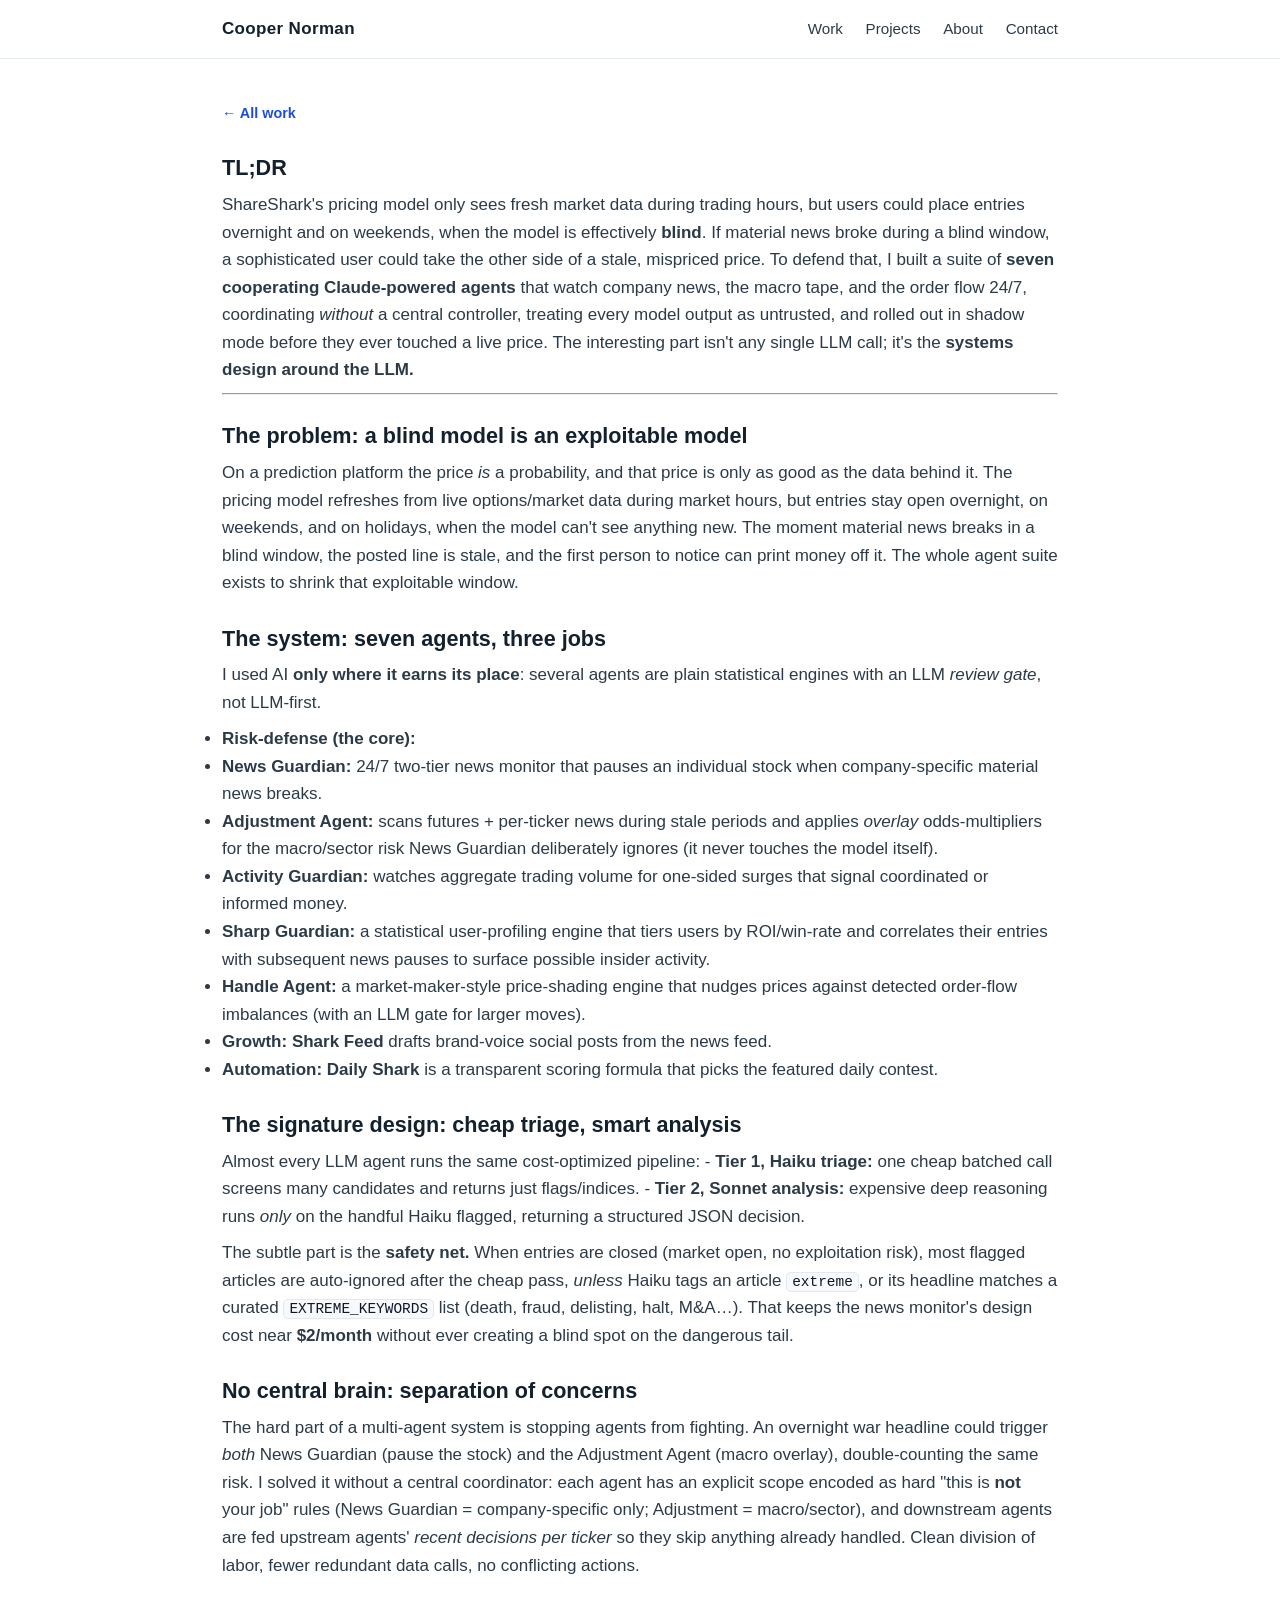
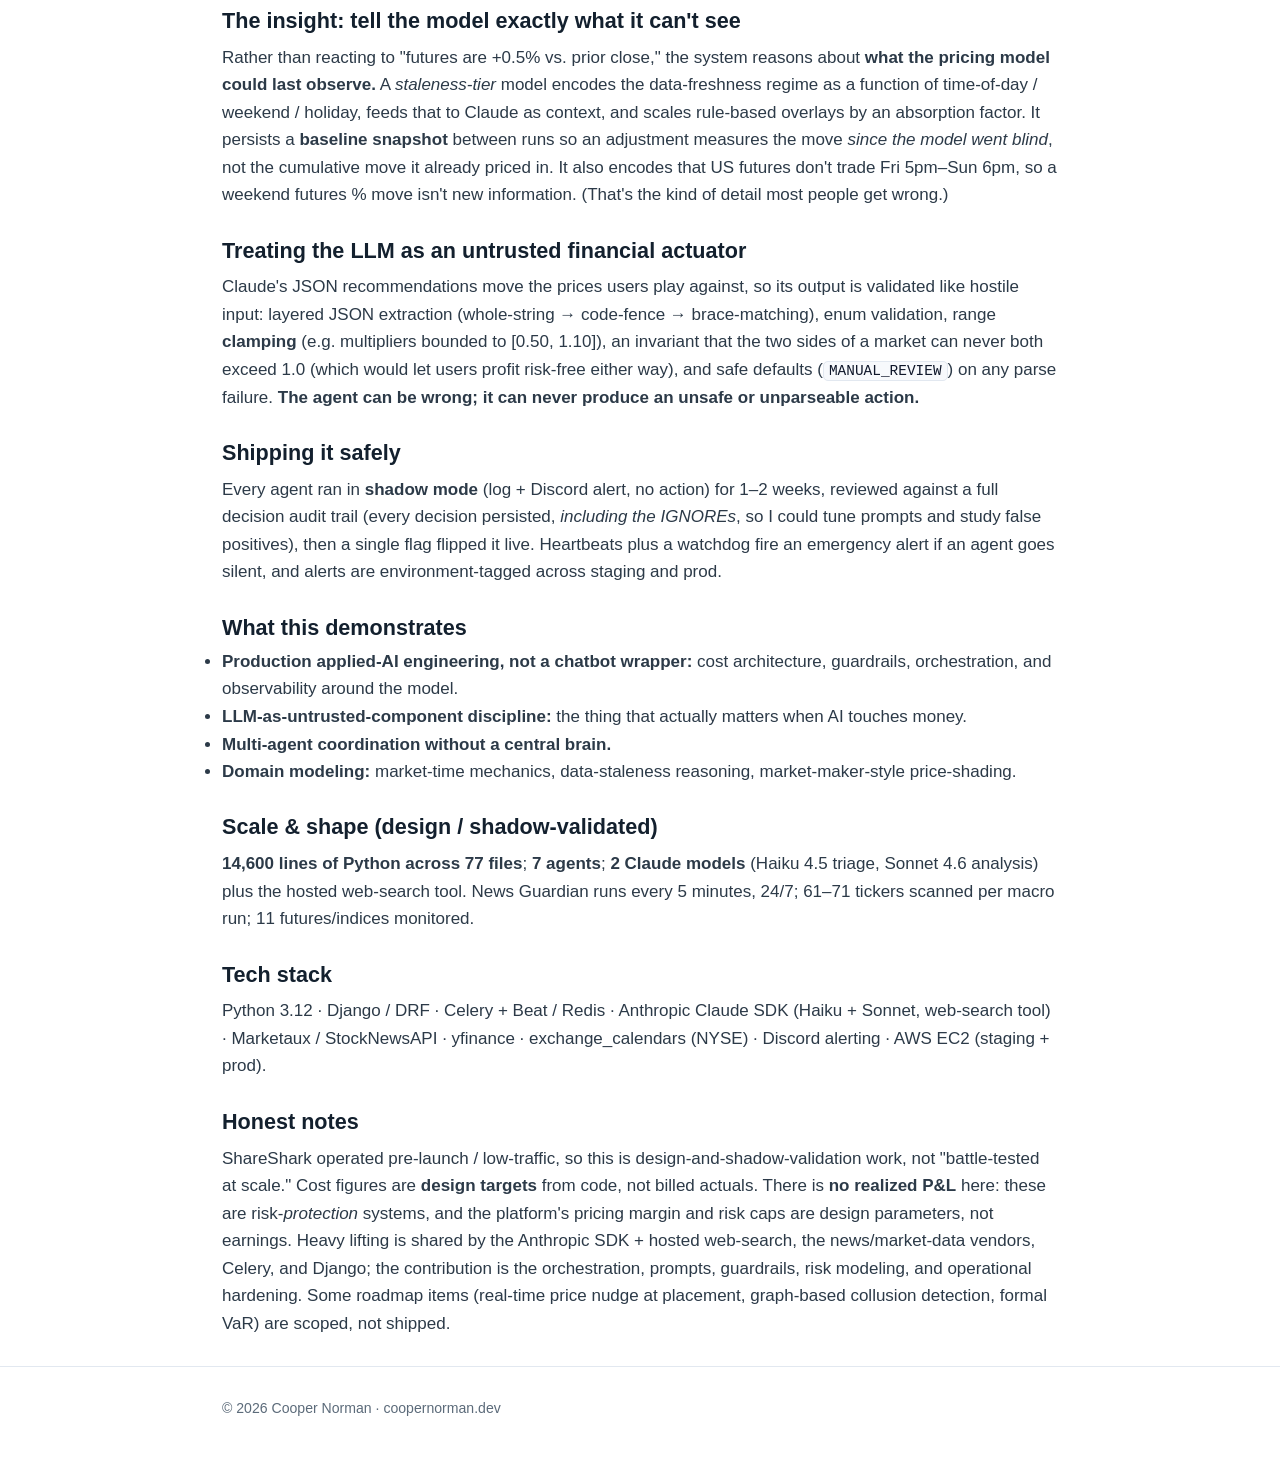
==== case-studies/agents-suite.html @ c0d681f6 "Add real eow_v5 backtest figures, downloadable résumé, lighter prose - QuantShark: real reliability " ====
<!DOCTYPE html>
<html lang="en">
<head>
<meta charset="UTF-8">
<meta name="viewport" content="width=device-width, initial-scale=1.0">
<title>Seven agents that defend a market, without a central brain — Cooper Norman</title>
<meta name="description" content="TL;DR ShareShark's pricing model only sees fresh market data during trading hours, but users could place entries overnight and on weekends, when the model ">
<link rel="stylesheet" href="../assets/style.css">
<link rel="icon" href="../assets/favicon.svg" type="image/svg+xml">
</head>
<body>
<nav class="nav">
  <div class="wrap">
    <a class="brand" href="../index.html" style="color:var(--ink)">Cooper Norman</a>
    <span class="links">
      <a href="../index.html#work">Work</a>
      <a href="../index.html#projects">Projects</a>
      <a href="../index.html#about">About</a>
      <a href="../index.html#contact">Contact</a>
    </span>
  </div>
</nav>
<article class="article">
  <div class="wrap">
    <a class="back" href="../index.html#work">← All work</a>
<h2>TL;DR</h2>
<p>ShareShark's pricing model only sees fresh market data during trading hours, but users could place entries overnight and on weekends, when the model is effectively <strong>blind</strong>. If material news broke during a blind window, a sophisticated user could take the other side of a stale, mispriced price. To defend that, I built a suite of <strong>seven cooperating Claude-powered agents</strong> that watch company news, the macro tape, and the order flow 24/7, coordinating <em>without</em> a central controller, treating every model output as untrusted, and rolled out in shadow mode before they ever touched a live price. The interesting part isn't any single LLM call; it's the <strong>systems design around the LLM.</strong></p>
<hr />
<h2>The problem: a blind model is an exploitable model</h2>
<p>On a prediction platform the price <em>is</em> a probability, and that price is only as good as the data behind it. The pricing model refreshes from live options/market data during market hours, but entries stay open overnight, on weekends, and on holidays, when the model can't see anything new. The moment material news breaks in a blind window, the posted line is stale, and the first person to notice can print money off it. The whole agent suite exists to shrink that exploitable window.</p>
<h2>The system: seven agents, three jobs</h2>
<p>I used AI <strong>only where it earns its place</strong>: several agents are plain statistical engines with an LLM <em>review gate</em>, not LLM-first.</p>
<ul>
<li><strong>Risk-defense (the core):</strong></li>
<li><strong>News Guardian:</strong> 24/7 two-tier news monitor that pauses an individual stock when company-specific material news breaks.</li>
<li><strong>Adjustment Agent:</strong> scans futures + per-ticker news during stale periods and applies <em>overlay</em> odds-multipliers for the macro/sector risk News Guardian deliberately ignores (it never touches the model itself).</li>
<li><strong>Activity Guardian:</strong> watches aggregate trading volume for one-sided surges that signal coordinated or informed money.</li>
<li><strong>Sharp Guardian:</strong> a statistical user-profiling engine that tiers users by ROI/win-rate and correlates their entries with subsequent news pauses to surface possible insider activity.</li>
<li><strong>Handle Agent:</strong> a market-maker-style price-shading engine that nudges prices against detected order-flow imbalances (with an LLM gate for larger moves).</li>
<li><strong>Growth:</strong> <strong>Shark Feed</strong> drafts brand-voice social posts from the news feed.</li>
<li><strong>Automation:</strong> <strong>Daily Shark</strong> is a transparent scoring formula that picks the featured daily contest.</li>
</ul>
<h2>The signature design: cheap triage, smart analysis</h2>
<p>Almost every LLM agent runs the same cost-optimized pipeline:
- <strong>Tier 1, Haiku triage:</strong> one cheap batched call screens many candidates and returns just flags/indices.
- <strong>Tier 2, Sonnet analysis:</strong> expensive deep reasoning runs <em>only</em> on the handful Haiku flagged, returning a structured JSON decision.</p>
<p>The subtle part is the <strong>safety net.</strong> When entries are closed (market open, no exploitation risk), most flagged articles are auto-ignored after the cheap pass, <em>unless</em> Haiku tags an article <code>extreme</code>, or its headline matches a curated <code>EXTREME_KEYWORDS</code> list (death, fraud, delisting, halt, M&amp;A…). That keeps the news monitor's design cost near <strong>$2/month</strong> without ever creating a blind spot on the dangerous tail.</p>
<h2>No central brain: separation of concerns</h2>
<p>The hard part of a multi-agent system is stopping agents from fighting. An overnight war headline could trigger <em>both</em> News Guardian (pause the stock) and the Adjustment Agent (macro overlay), double-counting the same risk. I solved it without a central coordinator: each agent has an explicit scope encoded as hard "this is <strong>not</strong> your job" rules (News Guardian = company-specific only; Adjustment = macro/sector), and downstream agents are fed upstream agents' <em>recent decisions per ticker</em> so they skip anything already handled. Clean division of labor, fewer redundant data calls, no conflicting actions.</p>
<h2>The insight: tell the model exactly what it can't see</h2>
<p>Rather than reacting to "futures are +0.5% vs. prior close," the system reasons about <strong>what the pricing model could last observe.</strong> A <em>staleness-tier</em> model encodes the data-freshness regime as a function of time-of-day / weekend / holiday, feeds that to Claude as context, and scales rule-based overlays by an absorption factor. It persists a <strong>baseline snapshot</strong> between runs so an adjustment measures the move <em>since the model went blind</em>, not the cumulative move it already priced in. It also encodes that US futures don't trade Fri 5pm–Sun 6pm, so a weekend futures % move isn't new information. (That's the kind of detail most people get wrong.)</p>
<h2>Treating the LLM as an untrusted financial actuator</h2>
<p>Claude's JSON recommendations move the prices users play against, so its output is validated like hostile input: layered JSON extraction (whole-string → code-fence → brace-matching), enum validation, range <strong>clamping</strong> (e.g. multipliers bounded to [0.50, 1.10]), an invariant that the two sides of a market can never both exceed 1.0 (which would let users profit risk-free either way), and safe defaults (<code>MANUAL_REVIEW</code>) on any parse failure. <strong>The agent can be wrong; it can never produce an unsafe or unparseable action.</strong></p>
<h2>Shipping it safely</h2>
<p>Every agent ran in <strong>shadow mode</strong> (log + Discord alert, no action) for 1–2 weeks, reviewed against a full decision audit trail (every decision persisted, <em>including the IGNOREs</em>, so I could tune prompts and study false positives), then a single flag flipped it live. Heartbeats plus a watchdog fire an emergency alert if an agent goes silent, and alerts are environment-tagged across staging and prod.</p>
<h2>What this demonstrates</h2>
<ul>
<li><strong>Production applied-AI engineering, not a chatbot wrapper:</strong> cost architecture, guardrails, orchestration, and observability around the model.</li>
<li><strong>LLM-as-untrusted-component discipline:</strong> the thing that actually matters when AI touches money.</li>
<li><strong>Multi-agent coordination without a central brain.</strong></li>
<li><strong>Domain modeling:</strong> market-time mechanics, data-staleness reasoning, market-maker-style price-shading.</li>
</ul>
<h2>Scale &amp; shape (design / shadow-validated)</h2>
<p><strong>14,600 lines of Python across 77 files</strong>; <strong>7 agents</strong>; <strong>2 Claude models</strong> (Haiku 4.5 triage, Sonnet 4.6 analysis) plus the hosted web-search tool. News Guardian runs every 5 minutes, 24/7; 61–71 tickers scanned per macro run; 11 futures/indices monitored.</p>
<h2>Tech stack</h2>
<p>Python 3.12 · Django / DRF · Celery + Beat / Redis · Anthropic Claude SDK (Haiku + Sonnet, web-search tool) · Marketaux / StockNewsAPI · yfinance · exchange_calendars (NYSE) · Discord alerting · AWS EC2 (staging + prod).</p>
<h2>Honest notes</h2>
<p>ShareShark operated pre-launch / low-traffic, so this is design-and-shadow-validation work, not "battle-tested at scale." Cost figures are <strong>design targets</strong> from code, not billed actuals. There is <strong>no realized P&amp;L</strong> here: these are risk-<em>protection</em> systems, and the platform's pricing margin and risk caps are design parameters, not earnings. Heavy lifting is shared by the Anthropic SDK + hosted web-search, the news/market-data vendors, Celery, and Django; the contribution is the orchestration, prompts, guardrails, risk modeling, and operational hardening. Some roadmap items (real-time price nudge at placement, graph-based collusion detection, formal VaR) are scoped, not shipped.</p>
  </div>
</article>
<footer><div class="wrap">© 2026 Cooper Norman · coopernorman.dev</div></footer>
</body>
</html>
---- assets/style.css ----
/* coopernorman.dev — clean, self-contained portfolio styles.
   (A portfolio site can use tasteful color; that's a human-facing surface,
   unlike the deliberately B&W ATS resumes.) */
:root{
  --ink:#13202E; --body:#2C3A48; --muted:#5C6B7A; --navy:#1E3A5F; --accent:#1D4ED8;
  --emerald:#0F766E; --line:#E2E8F0; --bg:#FFFFFF; --soft:#F7F9FC; --code:#0F172A;
  --maxw:880px;
}
*{ box-sizing:border-box; margin:0; padding:0; }
html{ scroll-behavior:smooth; }
body{ font-family:-apple-system,BlinkMacSystemFont,"Segoe UI",Roboto,Helvetica,Arial,sans-serif;
  color:var(--body); background:var(--bg); line-height:1.62; font-size:17px; -webkit-font-smoothing:antialiased; }
.wrap{ max-width:var(--maxw); margin:0 auto; padding:0 22px; }
a{ color:var(--accent); text-decoration:none; }
a:hover{ text-decoration:underline; }
h1,h2,h3{ color:var(--ink); line-height:1.25; font-weight:700; }
h2{ font-size:1.55rem; margin:0 0 .5rem; }
h3{ font-size:1.18rem; margin:1.4rem 0 .4rem; }
p{ margin:.55rem 0; }
section{ padding:46px 0; border-top:1px solid var(--line); }
.eyebrow{ text-transform:uppercase; letter-spacing:.12em; font-size:.78rem; font-weight:700; color:var(--navy); }

/* nav */
.nav{ position:sticky; top:0; z-index:10; background:rgba(255,255,255,.92); backdrop-filter:blur(6px); border-bottom:1px solid var(--line); }
.nav .wrap{ display:flex; align-items:center; justify-content:space-between; height:58px; }
.nav .brand{ font-weight:700; color:var(--ink); letter-spacing:.02em; }
.nav .links a{ color:var(--body); margin-left:18px; font-size:.95rem; }
@media(max-width:620px){ .nav .links a{ margin-left:12px; font-size:.85rem; } }

/* hero */
.hero{ padding:64px 0 50px; border-top:0; }
.hero h1{ font-size:2.6rem; letter-spacing:-.01em; }
.hero .lede{ font-size:1.2rem; color:var(--body); margin:.9rem 0 0; max-width:62ch; }
.hero .sub{ color:var(--muted); margin-top:.6rem; max-width:62ch; }
.chips{ margin:18px 0 4px; display:flex; flex-wrap:wrap; gap:8px; }
.chip{ font-size:.82rem; font-weight:600; color:var(--navy); background:var(--soft); border:1px solid var(--line); border-radius:999px; padding:5px 12px; }
.cta{ margin-top:24px; display:flex; flex-wrap:wrap; gap:10px; }
.btn{ display:inline-block; font-weight:600; font-size:.95rem; border-radius:8px; padding:10px 16px; border:1px solid var(--navy); }
.btn.primary{ background:var(--navy); color:#fff; }
.btn.primary:hover{ background:#162d49; text-decoration:none; }
.btn.ghost{ background:#fff; color:var(--navy); }
.btn.ghost:hover{ background:var(--soft); text-decoration:none; }

/* cards grid */
.grid{ display:grid; grid-template-columns:1fr 1fr; gap:18px; margin-top:18px; }
@media(max-width:680px){ .grid{ grid-template-columns:1fr; } }
.card{ border:1px solid var(--line); border-radius:12px; padding:20px 22px; background:#fff; transition:box-shadow .15s,border-color .15s; }
.card:hover{ box-shadow:0 6px 22px rgba(20,40,70,.08); border-color:#cdd8e6; }
.card h3{ margin:.1rem 0 .35rem; }
.card .tag{ font-size:.78rem; font-weight:700; color:var(--emerald); text-transform:uppercase; letter-spacing:.06em; }
.card p{ color:var(--body); font-size:.96rem; }
.card .more{ font-weight:600; font-size:.92rem; }

/* lane list */
.lanes{ display:grid; grid-template-columns:1fr 1fr 1fr; gap:18px; margin-top:18px; }
@media(max-width:720px){ .lanes{ grid-template-columns:1fr; } }
.lane h3{ margin:0 0 .3rem; font-size:1.05rem; }
.lane p{ font-size:.93rem; color:var(--muted); margin:0; }

.proj li{ margin:.5rem 0; list-style:none; }
.proj b{ color:var(--ink); }
ul.bare{ list-style:none; }

/* contact */
.contact a{ font-weight:600; }
footer{ padding:30px 0 50px; color:var(--muted); font-size:.88rem; border-top:1px solid var(--line); }

/* ===== case-study article ===== */
.article{ padding:40px 0 20px; }
.article .back{ font-size:.9rem; font-weight:600; }
.article h1{ font-size:2rem; margin:.6rem 0 .2rem; letter-spacing:-.01em; }
.article .note{ color:var(--muted); font-style:italic; font-size:.92rem; margin-bottom:1.2rem; }
.article h2{ font-size:1.35rem; margin:1.8rem 0 .4rem; }
.article img{ max-width:100%; height:auto; display:block; margin:1.1rem 0 .4rem; border:1px solid var(--line); border-radius:8px; }
.article table{ border-collapse:collapse; width:100%; margin:1rem 0; font-size:.95rem; }
.article th,.article td{ border:1px solid var(--line); padding:8px 12px; text-align:left; }
.article th{ background:var(--soft); }
.article pre{ background:var(--code); color:#E6EDF3; border-radius:10px; padding:16px 18px; overflow-x:auto; font-size:.86rem; line-height:1.5; margin:1rem 0; }
.article code{ font-family:"SF Mono",Consolas,"Roboto Mono",monospace; }
.article :not(pre)>code{ background:var(--soft); border:1px solid var(--line); border-radius:5px; padding:1px 5px; font-size:.85em; color:var(--code); }
.article blockquote{ border-left:3px solid var(--line); padding-left:14px; color:var(--muted); margin:1rem 0; }
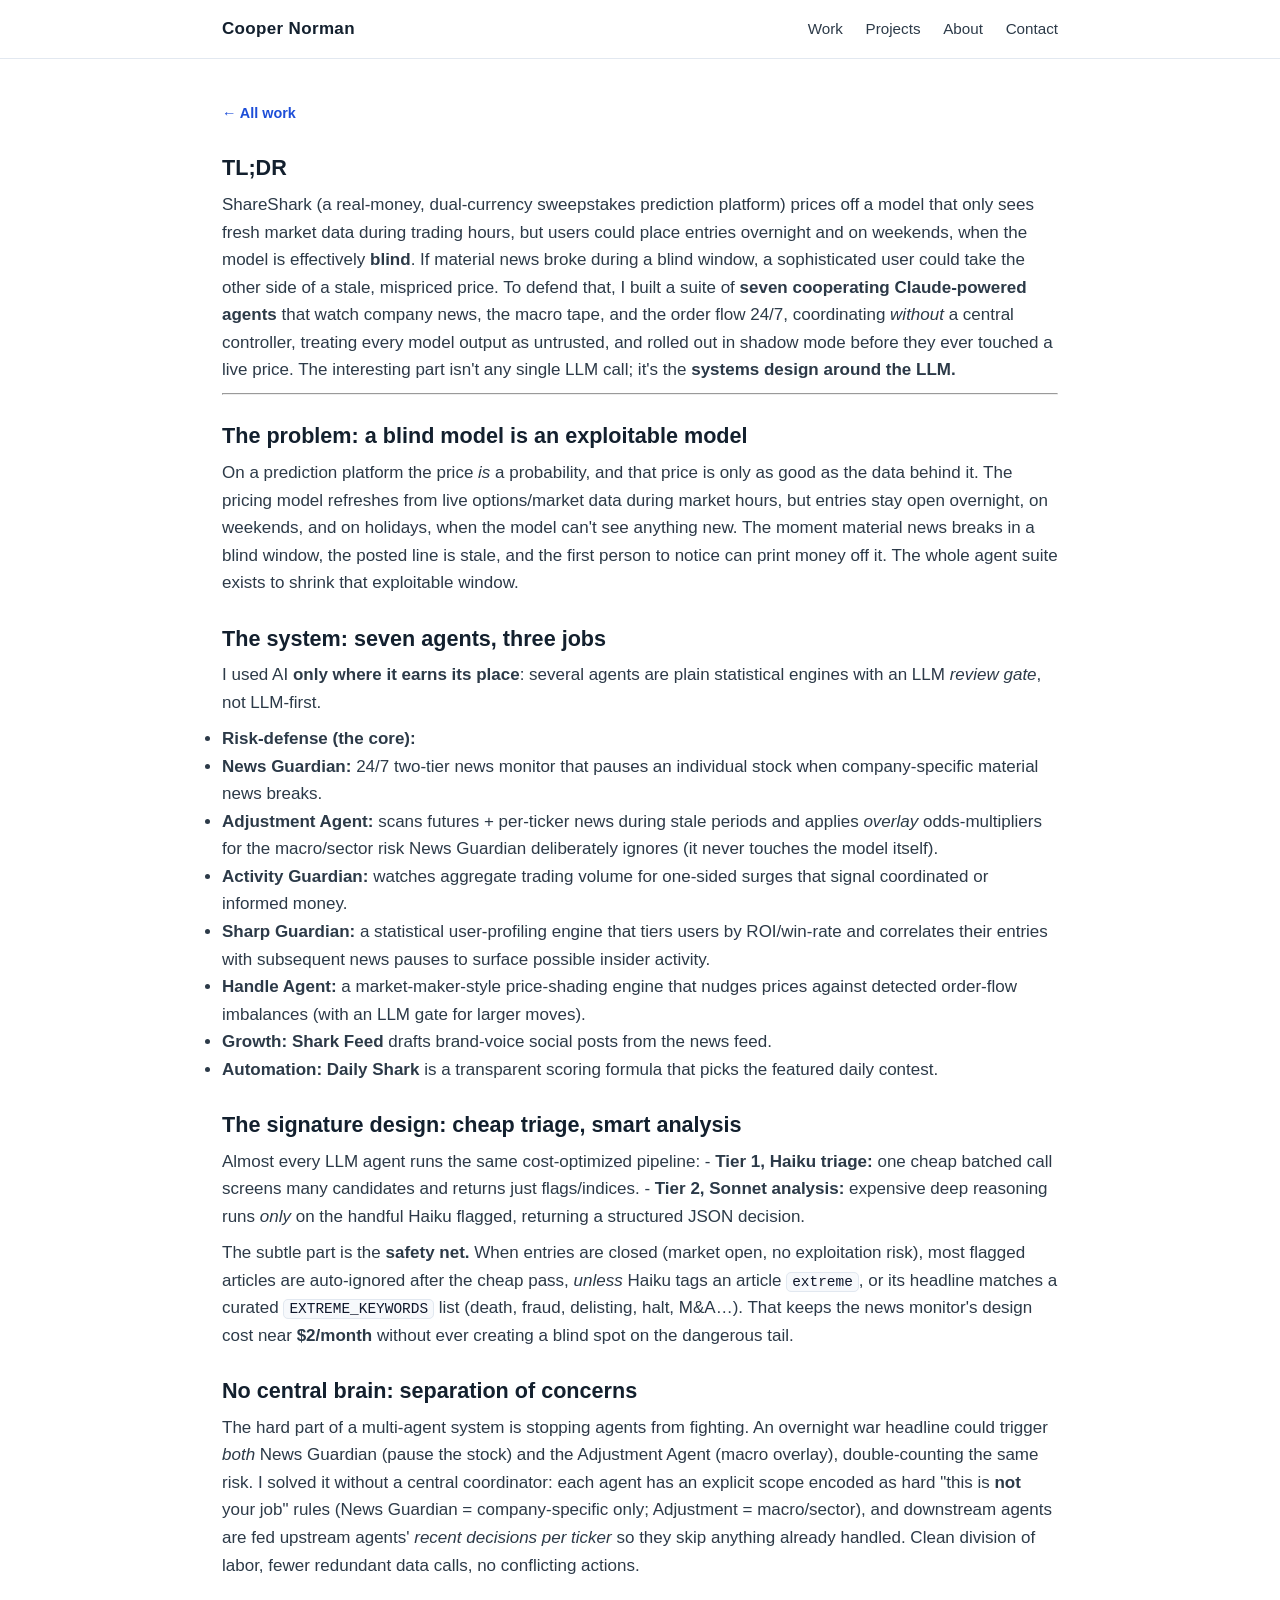
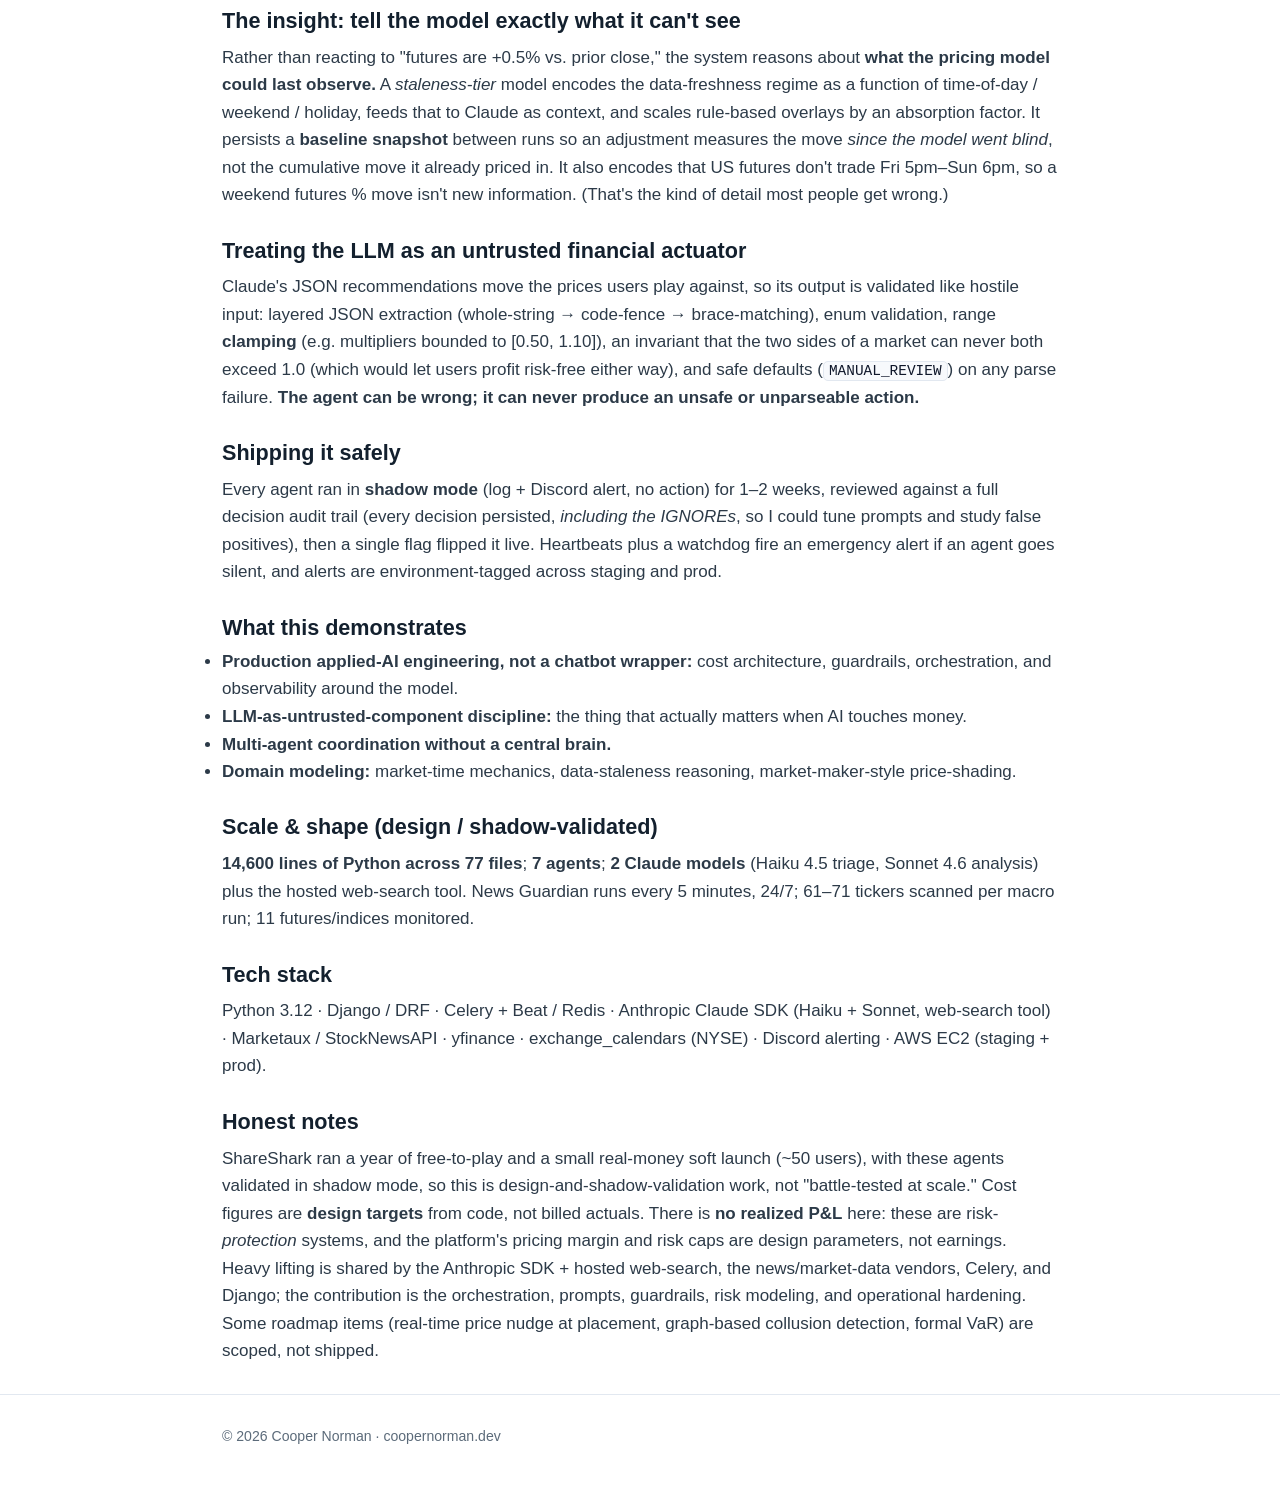
==== commit 7fe657f6: "Sharpen positioning, name the sweepstakes model, honest shipped-status, group case studies, refreshe" ====
--- a/case-studies/agents-suite.html
+++ b/case-studies/agents-suite.html
@@ -4,7 +4,7 @@
 <meta charset="UTF-8">
 <meta name="viewport" content="width=device-width, initial-scale=1.0">
 <title>Seven agents that defend a market, without a central brain — Cooper Norman</title>
-<meta name="description" content="TL;DR ShareShark's pricing model only sees fresh market data during trading hours, but users could place entries overnight and on weekends, when the model ">
+<meta name="description" content="TL;DR ShareShark (a real-money, dual-currency sweepstakes prediction platform) prices off a model that only sees fresh market data during trading hours, bu">
 <link rel="stylesheet" href="../assets/style.css">
 <link rel="icon" href="../assets/favicon.svg" type="image/svg+xml">
 </head>
@@ -24,7 +24,7 @@
   <div class="wrap">
     <a class="back" href="../index.html#work">← All work</a>
 <h2>TL;DR</h2>
-<p>ShareShark's pricing model only sees fresh market data during trading hours, but users could place entries overnight and on weekends, when the model is effectively <strong>blind</strong>. If material news broke during a blind window, a sophisticated user could take the other side of a stale, mispriced price. To defend that, I built a suite of <strong>seven cooperating Claude-powered agents</strong> that watch company news, the macro tape, and the order flow 24/7, coordinating <em>without</em> a central controller, treating every model output as untrusted, and rolled out in shadow mode before they ever touched a live price. The interesting part isn't any single LLM call; it's the <strong>systems design around the LLM.</strong></p>
+<p>ShareShark (a real-money, dual-currency sweepstakes prediction platform) prices off a model that only sees fresh market data during trading hours, but users could place entries overnight and on weekends, when the model is effectively <strong>blind</strong>. If material news broke during a blind window, a sophisticated user could take the other side of a stale, mispriced price. To defend that, I built a suite of <strong>seven cooperating Claude-powered agents</strong> that watch company news, the macro tape, and the order flow 24/7, coordinating <em>without</em> a central controller, treating every model output as untrusted, and rolled out in shadow mode before they ever touched a live price. The interesting part isn't any single LLM call; it's the <strong>systems design around the LLM.</strong></p>
 <hr />
 <h2>The problem: a blind model is an exploitable model</h2>
 <p>On a prediction platform the price <em>is</em> a probability, and that price is only as good as the data behind it. The pricing model refreshes from live options/market data during market hours, but entries stay open overnight, on weekends, and on holidays, when the model can't see anything new. The moment material news breaks in a blind window, the posted line is stale, and the first person to notice can print money off it. The whole agent suite exists to shrink that exploitable window.</p>
@@ -65,7 +65,7 @@
 <h2>Tech stack</h2>
 <p>Python 3.12 · Django / DRF · Celery + Beat / Redis · Anthropic Claude SDK (Haiku + Sonnet, web-search tool) · Marketaux / StockNewsAPI · yfinance · exchange_calendars (NYSE) · Discord alerting · AWS EC2 (staging + prod).</p>
 <h2>Honest notes</h2>
-<p>ShareShark operated pre-launch / low-traffic, so this is design-and-shadow-validation work, not "battle-tested at scale." Cost figures are <strong>design targets</strong> from code, not billed actuals. There is <strong>no realized P&amp;L</strong> here: these are risk-<em>protection</em> systems, and the platform's pricing margin and risk caps are design parameters, not earnings. Heavy lifting is shared by the Anthropic SDK + hosted web-search, the news/market-data vendors, Celery, and Django; the contribution is the orchestration, prompts, guardrails, risk modeling, and operational hardening. Some roadmap items (real-time price nudge at placement, graph-based collusion detection, formal VaR) are scoped, not shipped.</p>
+<p>ShareShark ran a year of free-to-play and a small real-money soft launch (~50 users), with these agents validated in shadow mode, so this is design-and-shadow-validation work, not "battle-tested at scale." Cost figures are <strong>design targets</strong> from code, not billed actuals. There is <strong>no realized P&amp;L</strong> here: these are risk-<em>protection</em> systems, and the platform's pricing margin and risk caps are design parameters, not earnings. Heavy lifting is shared by the Anthropic SDK + hosted web-search, the news/market-data vendors, Celery, and Django; the contribution is the orchestration, prompts, guardrails, risk modeling, and operational hardening. Some roadmap items (real-time price nudge at placement, graph-based collusion detection, formal VaR) are scoped, not shipped.</p>
   </div>
 </article>
 <footer><div class="wrap">© 2026 Cooper Norman · coopernorman.dev</div></footer>
--- a/assets/style.css
+++ b/assets/style.css
@@ -42,7 +42,9 @@
 .btn.ghost:hover{ background:var(--soft); text-decoration:none; }
 
 /* cards grid */
-.grid{ display:grid; grid-template-columns:1fr 1fr; gap:18px; margin-top:18px; }
+.group{ font-size:1.06rem; color:var(--navy); font-weight:700; margin:30px 0 0; letter-spacing:.005em; }
+.group:first-of-type{ margin-top:20px; }
+.grid{ display:grid; grid-template-columns:1fr 1fr; gap:18px; margin-top:14px; }
 @media(max-width:680px){ .grid{ grid-template-columns:1fr; } }
 .card{ border:1px solid var(--line); border-radius:12px; padding:20px 22px; background:#fff; transition:box-shadow .15s,border-color .15s; }
 .card:hover{ box-shadow:0 6px 22px rgba(20,40,70,.08); border-color:#cdd8e6; }
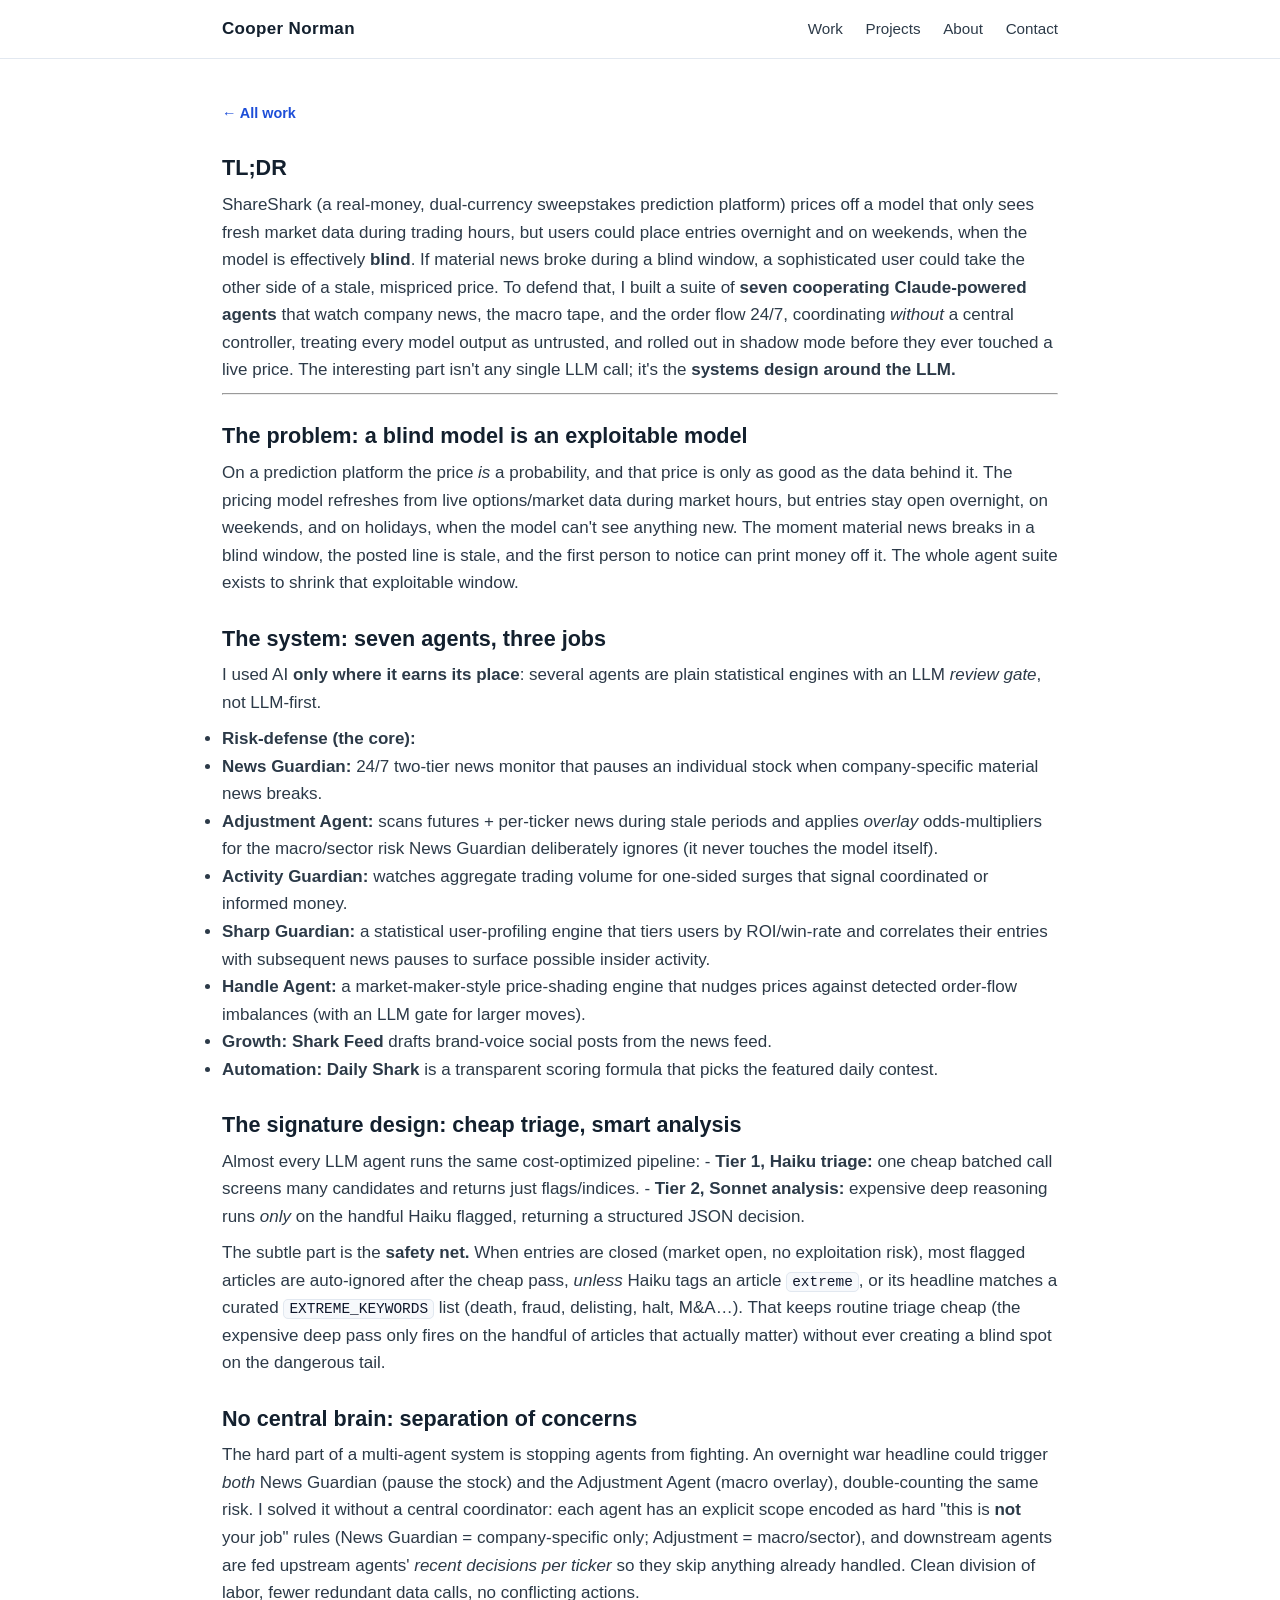
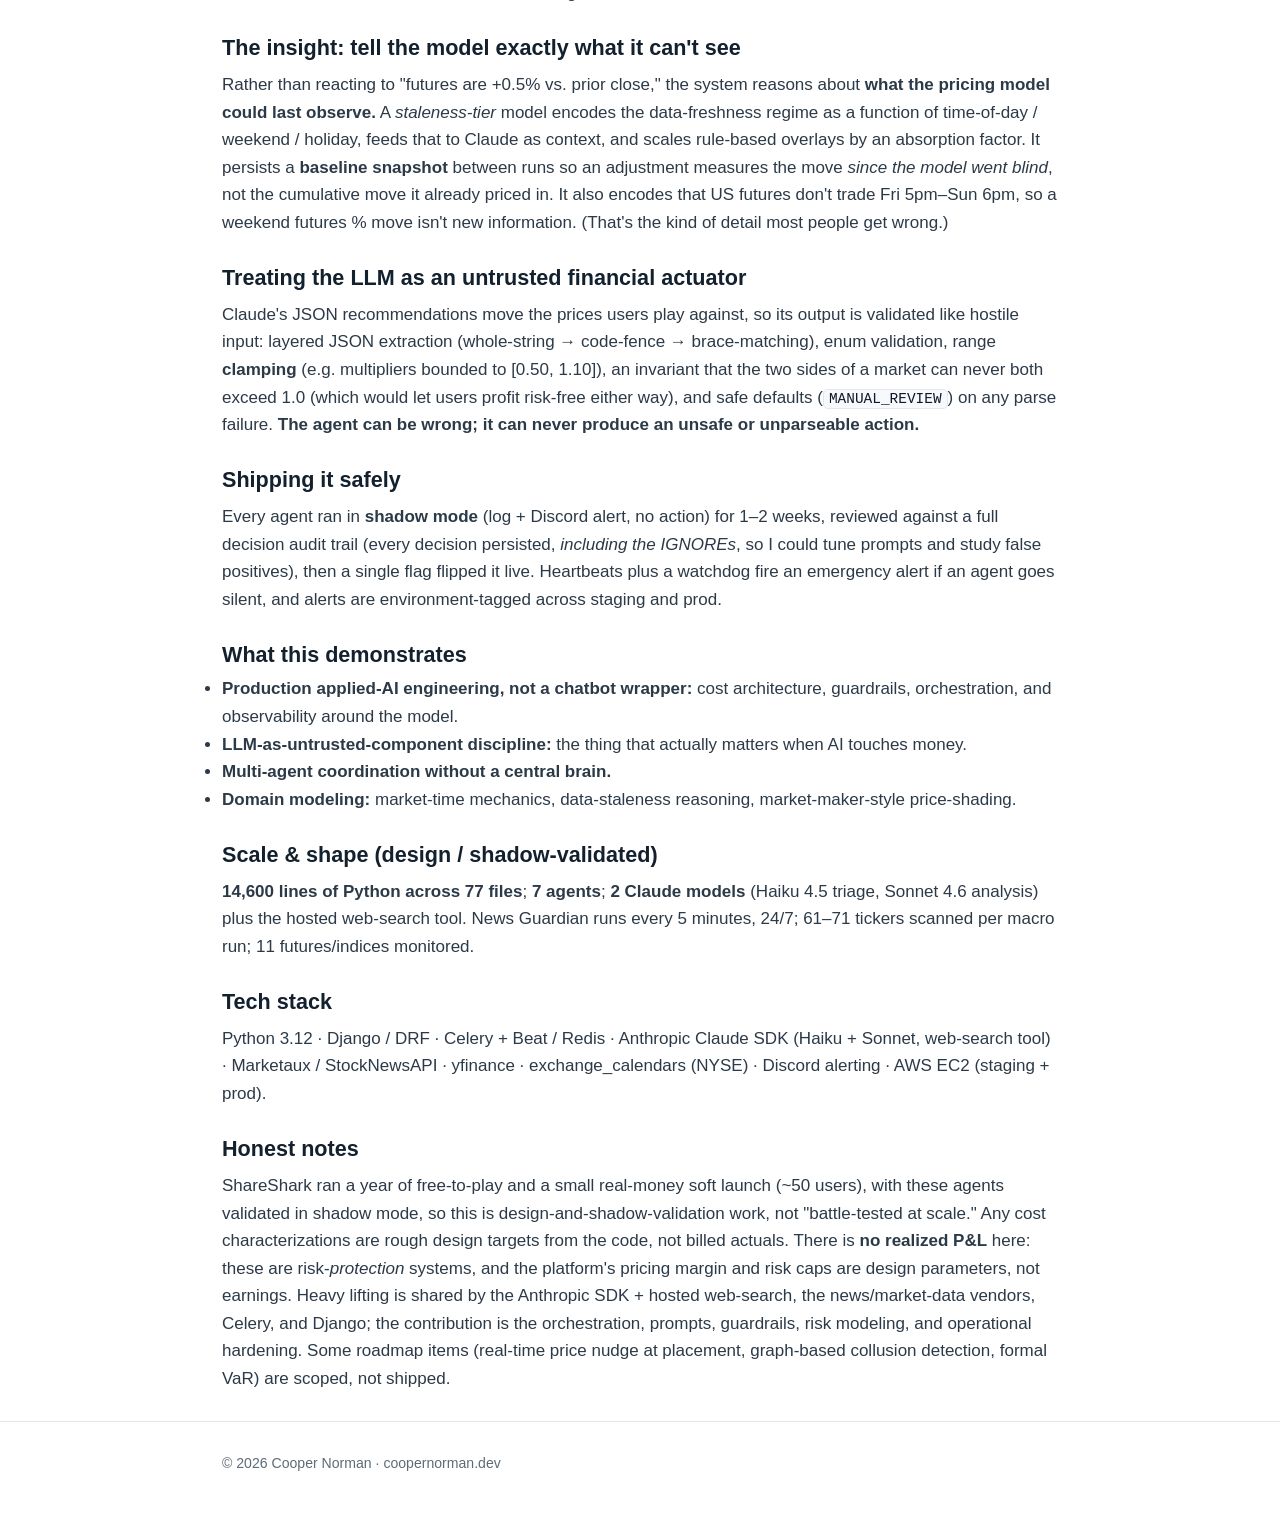
==== commit 1f7fd1b7: "Tighten copy: cut legal-conclusion line, fix misleading cost figure, reconcile stock count" ====
--- a/case-studies/agents-suite.html
+++ b/case-studies/agents-suite.html
@@ -44,7 +44,7 @@
 <p>Almost every LLM agent runs the same cost-optimized pipeline:
 - <strong>Tier 1, Haiku triage:</strong> one cheap batched call screens many candidates and returns just flags/indices.
 - <strong>Tier 2, Sonnet analysis:</strong> expensive deep reasoning runs <em>only</em> on the handful Haiku flagged, returning a structured JSON decision.</p>
-<p>The subtle part is the <strong>safety net.</strong> When entries are closed (market open, no exploitation risk), most flagged articles are auto-ignored after the cheap pass, <em>unless</em> Haiku tags an article <code>extreme</code>, or its headline matches a curated <code>EXTREME_KEYWORDS</code> list (death, fraud, delisting, halt, M&amp;A…). That keeps the news monitor's design cost near <strong>$2/month</strong> without ever creating a blind spot on the dangerous tail.</p>
+<p>The subtle part is the <strong>safety net.</strong> When entries are closed (market open, no exploitation risk), most flagged articles are auto-ignored after the cheap pass, <em>unless</em> Haiku tags an article <code>extreme</code>, or its headline matches a curated <code>EXTREME_KEYWORDS</code> list (death, fraud, delisting, halt, M&amp;A…). That keeps routine triage cheap (the expensive deep pass only fires on the handful of articles that actually matter) without ever creating a blind spot on the dangerous tail.</p>
 <h2>No central brain: separation of concerns</h2>
 <p>The hard part of a multi-agent system is stopping agents from fighting. An overnight war headline could trigger <em>both</em> News Guardian (pause the stock) and the Adjustment Agent (macro overlay), double-counting the same risk. I solved it without a central coordinator: each agent has an explicit scope encoded as hard "this is <strong>not</strong> your job" rules (News Guardian = company-specific only; Adjustment = macro/sector), and downstream agents are fed upstream agents' <em>recent decisions per ticker</em> so they skip anything already handled. Clean division of labor, fewer redundant data calls, no conflicting actions.</p>
 <h2>The insight: tell the model exactly what it can't see</h2>
@@ -65,7 +65,7 @@
 <h2>Tech stack</h2>
 <p>Python 3.12 · Django / DRF · Celery + Beat / Redis · Anthropic Claude SDK (Haiku + Sonnet, web-search tool) · Marketaux / StockNewsAPI · yfinance · exchange_calendars (NYSE) · Discord alerting · AWS EC2 (staging + prod).</p>
 <h2>Honest notes</h2>
-<p>ShareShark ran a year of free-to-play and a small real-money soft launch (~50 users), with these agents validated in shadow mode, so this is design-and-shadow-validation work, not "battle-tested at scale." Cost figures are <strong>design targets</strong> from code, not billed actuals. There is <strong>no realized P&amp;L</strong> here: these are risk-<em>protection</em> systems, and the platform's pricing margin and risk caps are design parameters, not earnings. Heavy lifting is shared by the Anthropic SDK + hosted web-search, the news/market-data vendors, Celery, and Django; the contribution is the orchestration, prompts, guardrails, risk modeling, and operational hardening. Some roadmap items (real-time price nudge at placement, graph-based collusion detection, formal VaR) are scoped, not shipped.</p>
+<p>ShareShark ran a year of free-to-play and a small real-money soft launch (~50 users), with these agents validated in shadow mode, so this is design-and-shadow-validation work, not "battle-tested at scale." Any cost characterizations are rough design targets from the code, not billed actuals. There is <strong>no realized P&amp;L</strong> here: these are risk-<em>protection</em> systems, and the platform's pricing margin and risk caps are design parameters, not earnings. Heavy lifting is shared by the Anthropic SDK + hosted web-search, the news/market-data vendors, Celery, and Django; the contribution is the orchestration, prompts, guardrails, risk modeling, and operational hardening. Some roadmap items (real-time price nudge at placement, graph-based collusion detection, formal VaR) are scoped, not shipped.</p>
   </div>
 </article>
 <footer><div class="wrap">© 2026 Cooper Norman · coopernorman.dev</div></footer>
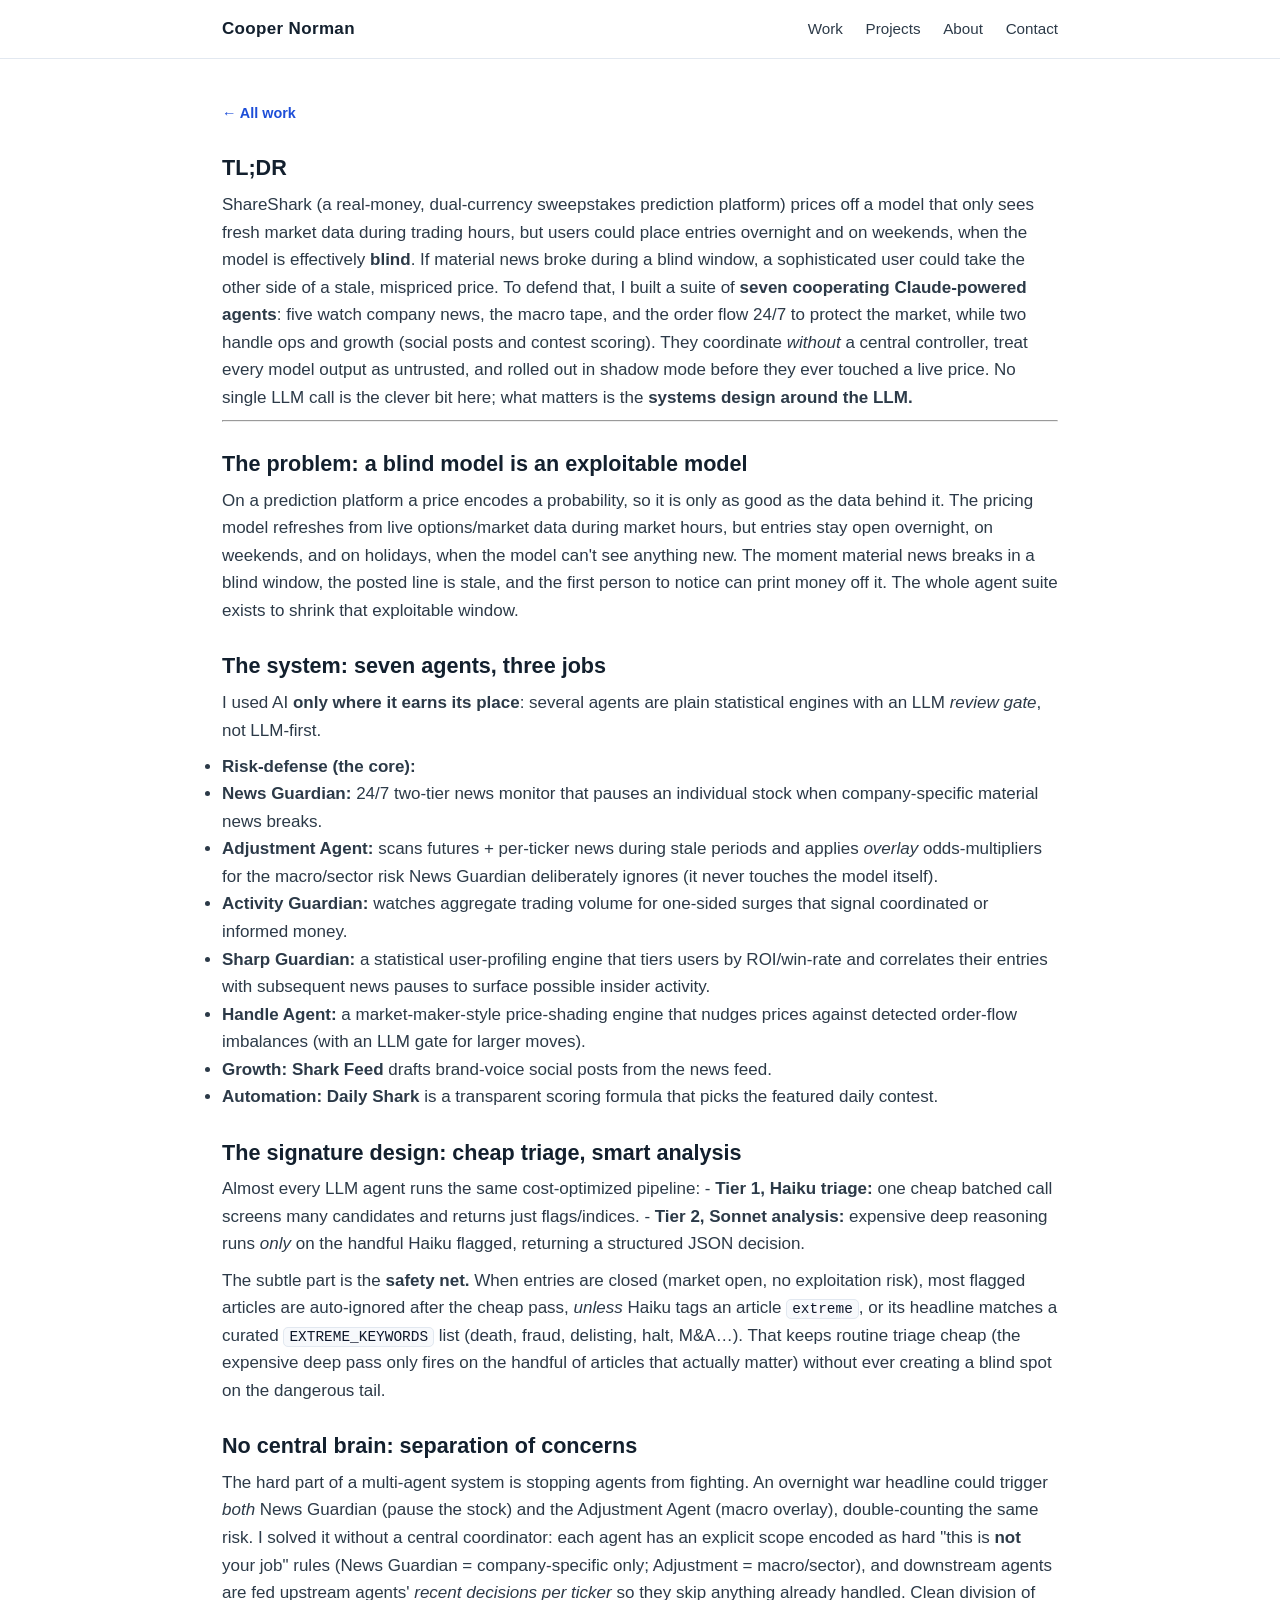
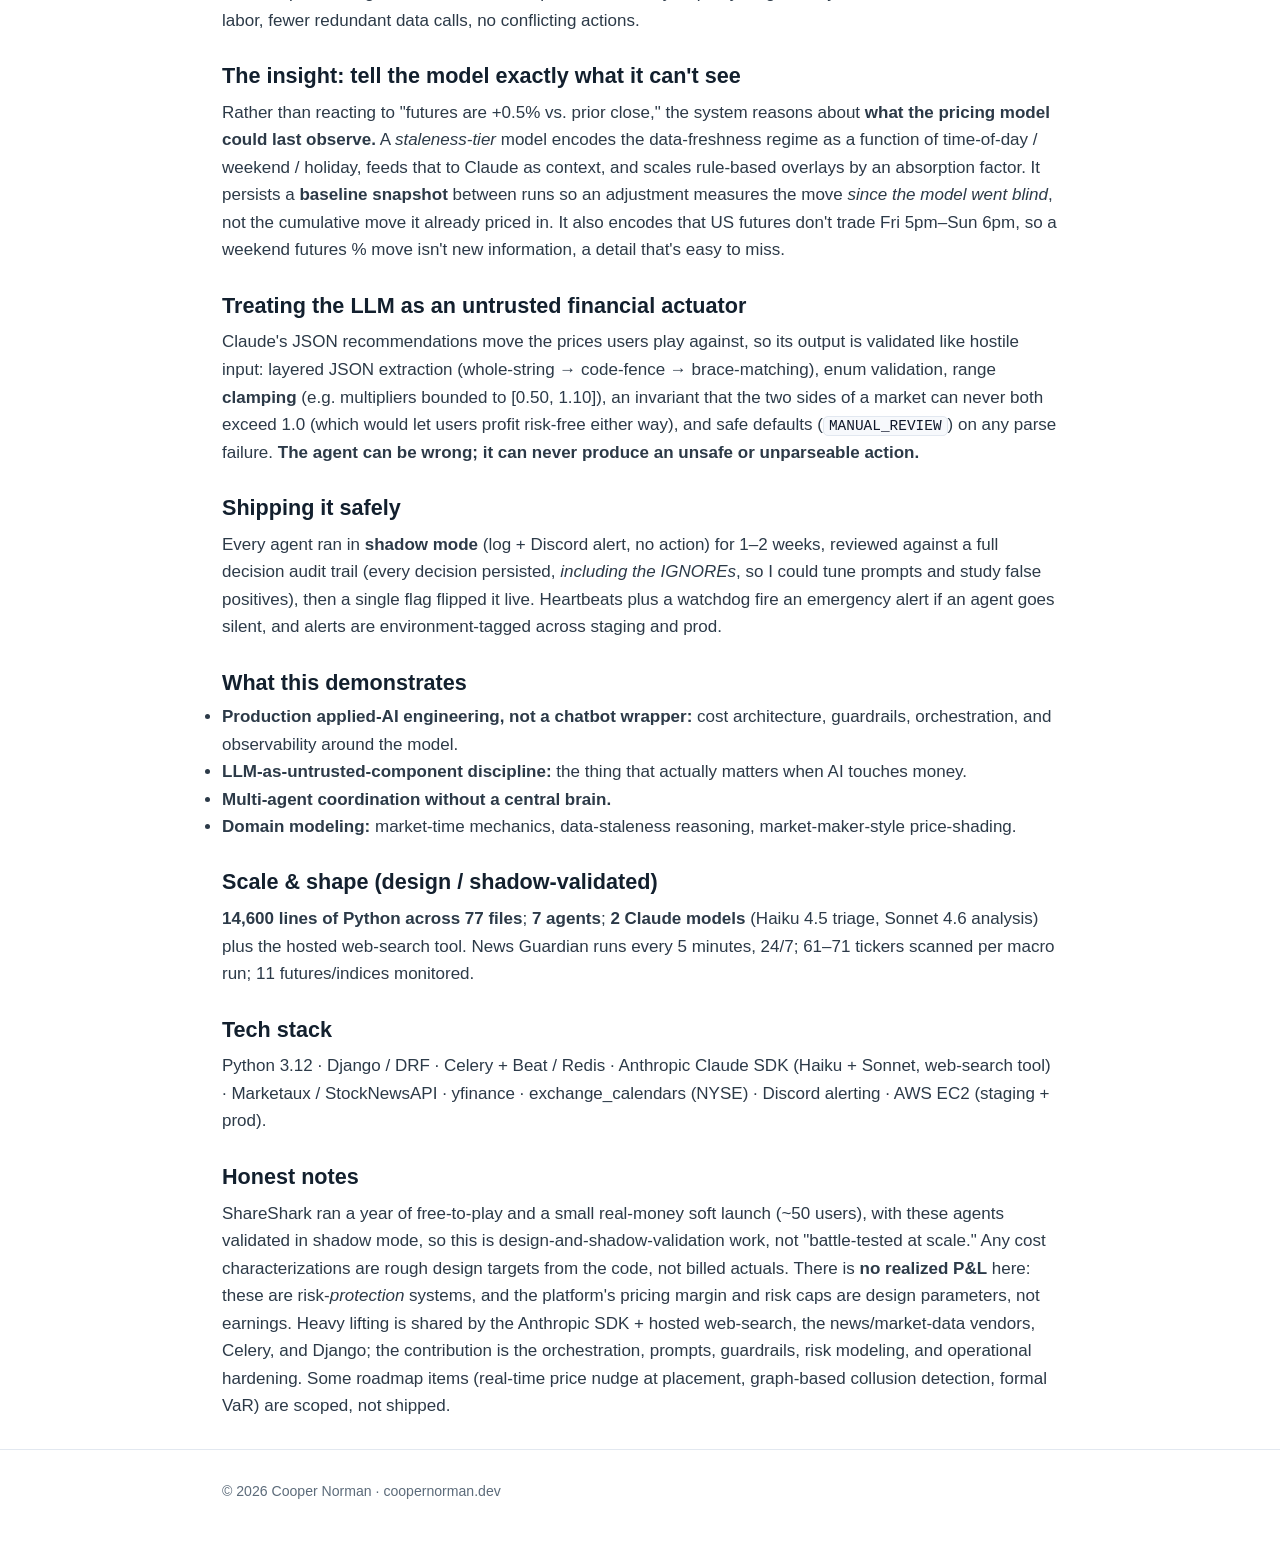
==== commit d0e9e9ab: "Editing pass: reduce AI-cadence tells, fix agent-suite framing + ECE precision" ====
--- a/case-studies/agents-suite.html
+++ b/case-studies/agents-suite.html
@@ -3,7 +3,7 @@
 <head>
 <meta charset="UTF-8">
 <meta name="viewport" content="width=device-width, initial-scale=1.0">
-<title>Seven agents that defend a market, without a central brain — Cooper Norman</title>
+<title>A seven-agent suite: five defend a market, two run ops, no central brain — Cooper Norman</title>
 <meta name="description" content="TL;DR ShareShark (a real-money, dual-currency sweepstakes prediction platform) prices off a model that only sees fresh market data during trading hours, bu">
 <link rel="stylesheet" href="../assets/style.css">
 <link rel="icon" href="../assets/favicon.svg" type="image/svg+xml">
@@ -24,10 +24,10 @@
   <div class="wrap">
     <a class="back" href="../index.html#work">← All work</a>
 <h2>TL;DR</h2>
-<p>ShareShark (a real-money, dual-currency sweepstakes prediction platform) prices off a model that only sees fresh market data during trading hours, but users could place entries overnight and on weekends, when the model is effectively <strong>blind</strong>. If material news broke during a blind window, a sophisticated user could take the other side of a stale, mispriced price. To defend that, I built a suite of <strong>seven cooperating Claude-powered agents</strong> that watch company news, the macro tape, and the order flow 24/7, coordinating <em>without</em> a central controller, treating every model output as untrusted, and rolled out in shadow mode before they ever touched a live price. The interesting part isn't any single LLM call; it's the <strong>systems design around the LLM.</strong></p>
+<p>ShareShark (a real-money, dual-currency sweepstakes prediction platform) prices off a model that only sees fresh market data during trading hours, but users could place entries overnight and on weekends, when the model is effectively <strong>blind</strong>. If material news broke during a blind window, a sophisticated user could take the other side of a stale, mispriced price. To defend that, I built a suite of <strong>seven cooperating Claude-powered agents</strong>: five watch company news, the macro tape, and the order flow 24/7 to protect the market, while two handle ops and growth (social posts and contest scoring). They coordinate <em>without</em> a central controller, treat every model output as untrusted, and rolled out in shadow mode before they ever touched a live price. No single LLM call is the clever bit here; what matters is the <strong>systems design around the LLM.</strong></p>
 <hr />
 <h2>The problem: a blind model is an exploitable model</h2>
-<p>On a prediction platform the price <em>is</em> a probability, and that price is only as good as the data behind it. The pricing model refreshes from live options/market data during market hours, but entries stay open overnight, on weekends, and on holidays, when the model can't see anything new. The moment material news breaks in a blind window, the posted line is stale, and the first person to notice can print money off it. The whole agent suite exists to shrink that exploitable window.</p>
+<p>On a prediction platform a price encodes a probability, so it is only as good as the data behind it. The pricing model refreshes from live options/market data during market hours, but entries stay open overnight, on weekends, and on holidays, when the model can't see anything new. The moment material news breaks in a blind window, the posted line is stale, and the first person to notice can print money off it. The whole agent suite exists to shrink that exploitable window.</p>
 <h2>The system: seven agents, three jobs</h2>
 <p>I used AI <strong>only where it earns its place</strong>: several agents are plain statistical engines with an LLM <em>review gate</em>, not LLM-first.</p>
 <ul>
@@ -48,7 +48,7 @@
 <h2>No central brain: separation of concerns</h2>
 <p>The hard part of a multi-agent system is stopping agents from fighting. An overnight war headline could trigger <em>both</em> News Guardian (pause the stock) and the Adjustment Agent (macro overlay), double-counting the same risk. I solved it without a central coordinator: each agent has an explicit scope encoded as hard "this is <strong>not</strong> your job" rules (News Guardian = company-specific only; Adjustment = macro/sector), and downstream agents are fed upstream agents' <em>recent decisions per ticker</em> so they skip anything already handled. Clean division of labor, fewer redundant data calls, no conflicting actions.</p>
 <h2>The insight: tell the model exactly what it can't see</h2>
-<p>Rather than reacting to "futures are +0.5% vs. prior close," the system reasons about <strong>what the pricing model could last observe.</strong> A <em>staleness-tier</em> model encodes the data-freshness regime as a function of time-of-day / weekend / holiday, feeds that to Claude as context, and scales rule-based overlays by an absorption factor. It persists a <strong>baseline snapshot</strong> between runs so an adjustment measures the move <em>since the model went blind</em>, not the cumulative move it already priced in. It also encodes that US futures don't trade Fri 5pm–Sun 6pm, so a weekend futures % move isn't new information. (That's the kind of detail most people get wrong.)</p>
+<p>Rather than reacting to "futures are +0.5% vs. prior close," the system reasons about <strong>what the pricing model could last observe.</strong> A <em>staleness-tier</em> model encodes the data-freshness regime as a function of time-of-day / weekend / holiday, feeds that to Claude as context, and scales rule-based overlays by an absorption factor. It persists a <strong>baseline snapshot</strong> between runs so an adjustment measures the move <em>since the model went blind</em>, not the cumulative move it already priced in. It also encodes that US futures don't trade Fri 5pm–Sun 6pm, so a weekend futures % move isn't new information, a detail that's easy to miss.</p>
 <h2>Treating the LLM as an untrusted financial actuator</h2>
 <p>Claude's JSON recommendations move the prices users play against, so its output is validated like hostile input: layered JSON extraction (whole-string → code-fence → brace-matching), enum validation, range <strong>clamping</strong> (e.g. multipliers bounded to [0.50, 1.10]), an invariant that the two sides of a market can never both exceed 1.0 (which would let users profit risk-free either way), and safe defaults (<code>MANUAL_REVIEW</code>) on any parse failure. <strong>The agent can be wrong; it can never produce an unsafe or unparseable action.</strong></p>
 <h2>Shipping it safely</h2>
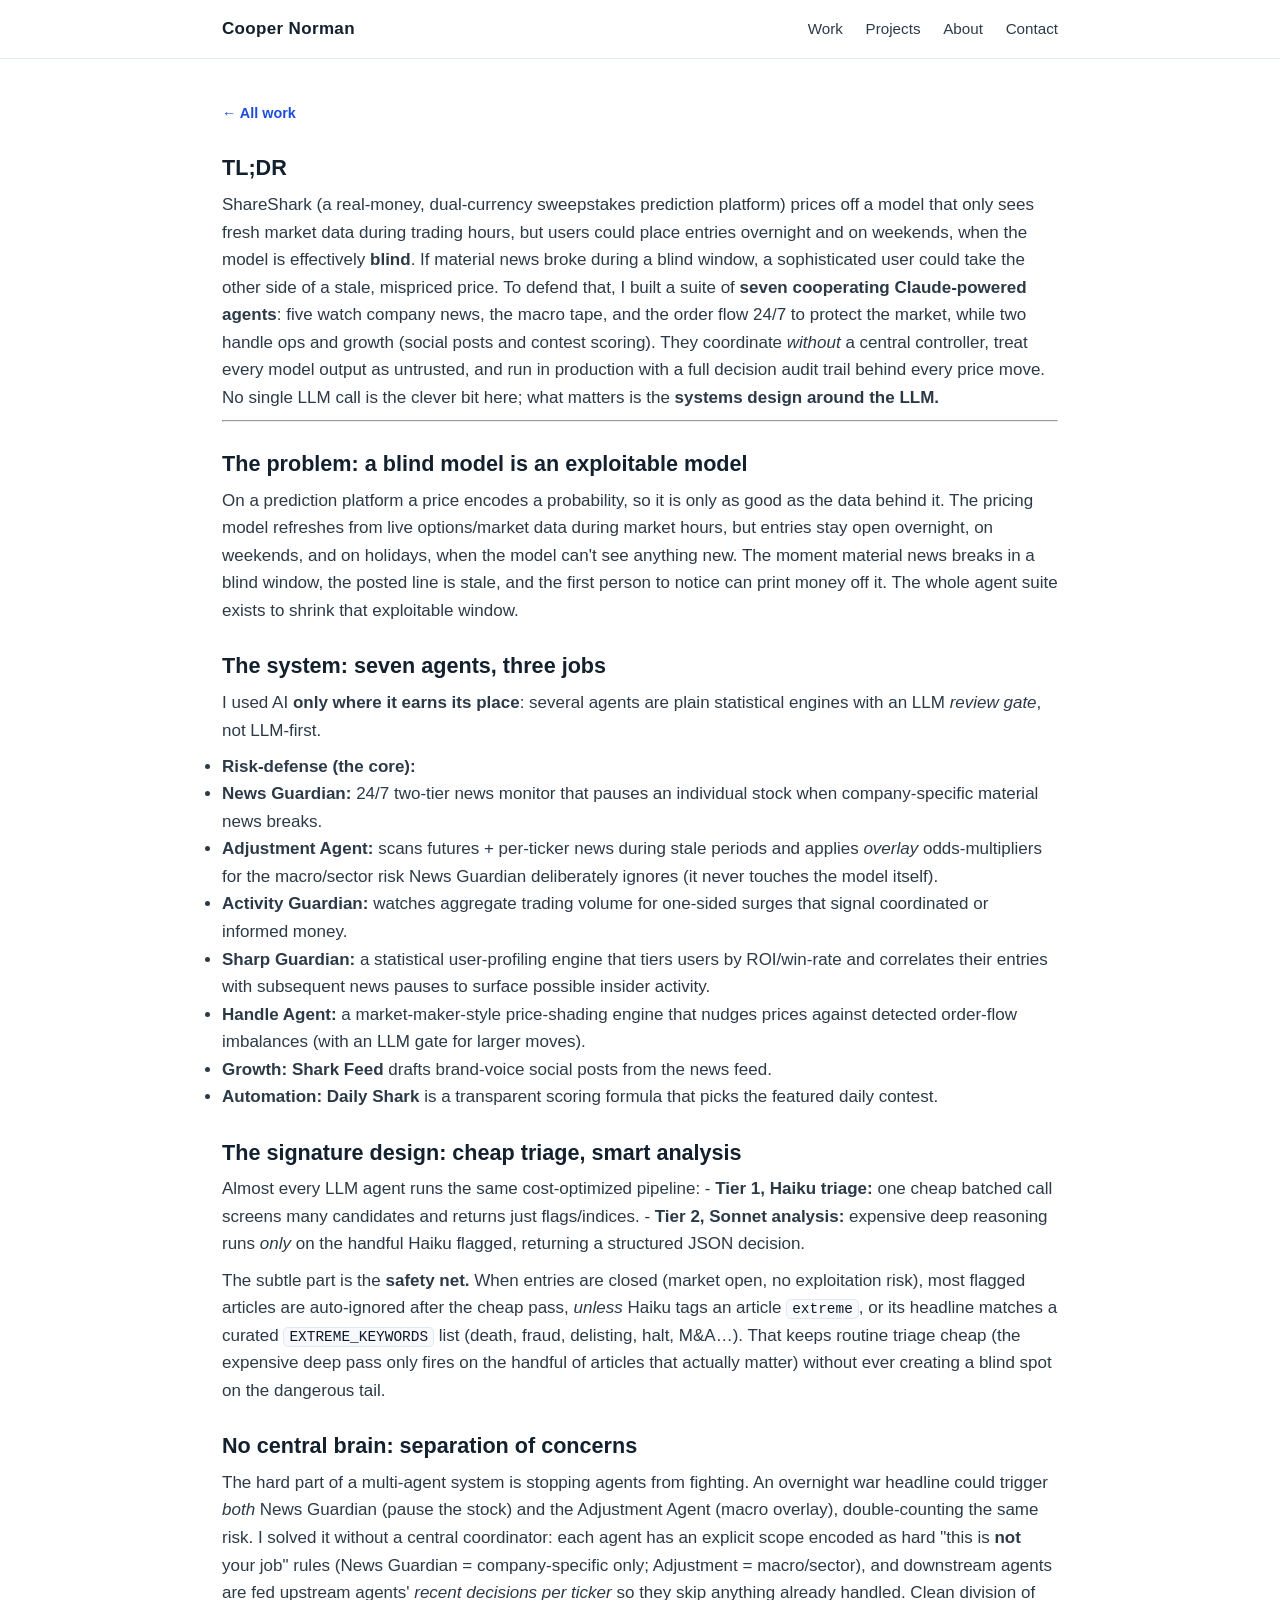
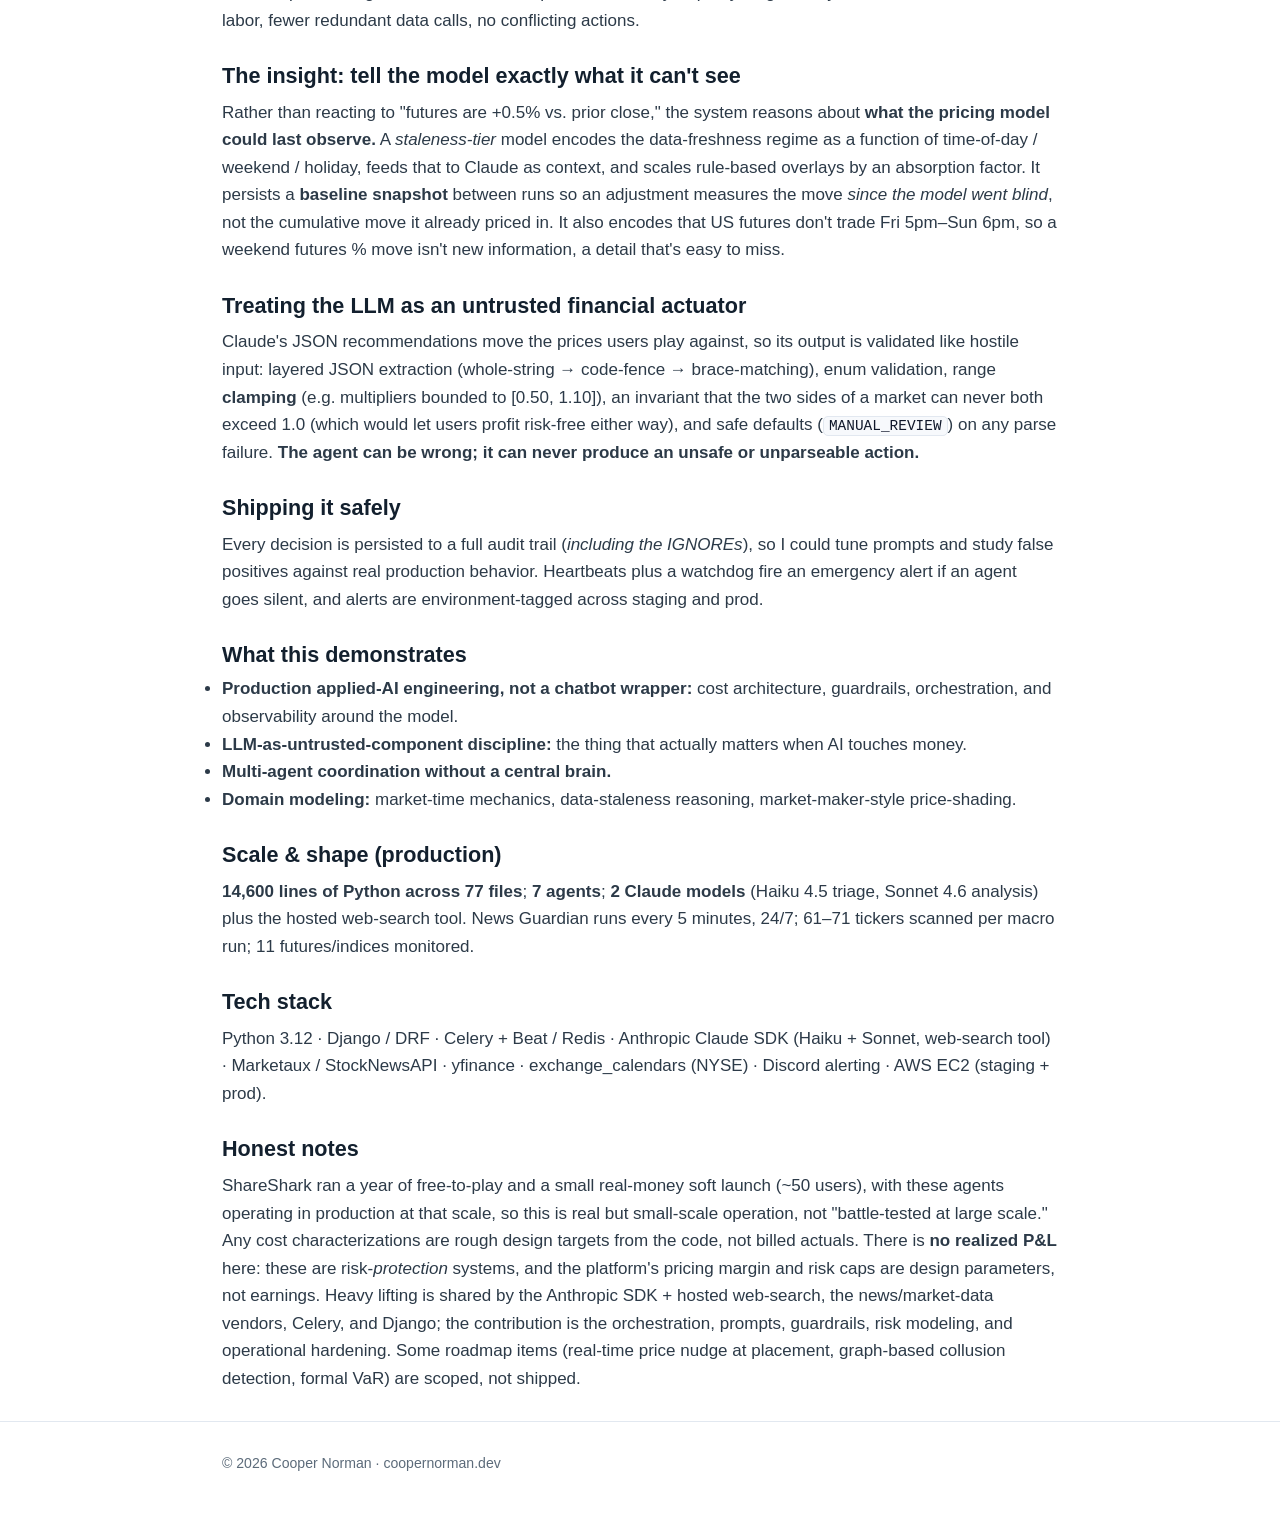
==== commit 1453f888: "Agents were operational, not shadow-mode: reframe to production across portfolio" ====
--- a/case-studies/agents-suite.html
+++ b/case-studies/agents-suite.html
@@ -24,7 +24,7 @@
   <div class="wrap">
     <a class="back" href="../index.html#work">← All work</a>
 <h2>TL;DR</h2>
-<p>ShareShark (a real-money, dual-currency sweepstakes prediction platform) prices off a model that only sees fresh market data during trading hours, but users could place entries overnight and on weekends, when the model is effectively <strong>blind</strong>. If material news broke during a blind window, a sophisticated user could take the other side of a stale, mispriced price. To defend that, I built a suite of <strong>seven cooperating Claude-powered agents</strong>: five watch company news, the macro tape, and the order flow 24/7 to protect the market, while two handle ops and growth (social posts and contest scoring). They coordinate <em>without</em> a central controller, treat every model output as untrusted, and rolled out in shadow mode before they ever touched a live price. No single LLM call is the clever bit here; what matters is the <strong>systems design around the LLM.</strong></p>
+<p>ShareShark (a real-money, dual-currency sweepstakes prediction platform) prices off a model that only sees fresh market data during trading hours, but users could place entries overnight and on weekends, when the model is effectively <strong>blind</strong>. If material news broke during a blind window, a sophisticated user could take the other side of a stale, mispriced price. To defend that, I built a suite of <strong>seven cooperating Claude-powered agents</strong>: five watch company news, the macro tape, and the order flow 24/7 to protect the market, while two handle ops and growth (social posts and contest scoring). They coordinate <em>without</em> a central controller, treat every model output as untrusted, and run in production with a full decision audit trail behind every price move. No single LLM call is the clever bit here; what matters is the <strong>systems design around the LLM.</strong></p>
 <hr />
 <h2>The problem: a blind model is an exploitable model</h2>
 <p>On a prediction platform a price encodes a probability, so it is only as good as the data behind it. The pricing model refreshes from live options/market data during market hours, but entries stay open overnight, on weekends, and on holidays, when the model can't see anything new. The moment material news breaks in a blind window, the posted line is stale, and the first person to notice can print money off it. The whole agent suite exists to shrink that exploitable window.</p>
@@ -52,7 +52,7 @@
 <h2>Treating the LLM as an untrusted financial actuator</h2>
 <p>Claude's JSON recommendations move the prices users play against, so its output is validated like hostile input: layered JSON extraction (whole-string → code-fence → brace-matching), enum validation, range <strong>clamping</strong> (e.g. multipliers bounded to [0.50, 1.10]), an invariant that the two sides of a market can never both exceed 1.0 (which would let users profit risk-free either way), and safe defaults (<code>MANUAL_REVIEW</code>) on any parse failure. <strong>The agent can be wrong; it can never produce an unsafe or unparseable action.</strong></p>
 <h2>Shipping it safely</h2>
-<p>Every agent ran in <strong>shadow mode</strong> (log + Discord alert, no action) for 1–2 weeks, reviewed against a full decision audit trail (every decision persisted, <em>including the IGNOREs</em>, so I could tune prompts and study false positives), then a single flag flipped it live. Heartbeats plus a watchdog fire an emergency alert if an agent goes silent, and alerts are environment-tagged across staging and prod.</p>
+<p>Every decision is persisted to a full audit trail (<em>including the IGNOREs</em>), so I could tune prompts and study false positives against real production behavior. Heartbeats plus a watchdog fire an emergency alert if an agent goes silent, and alerts are environment-tagged across staging and prod.</p>
 <h2>What this demonstrates</h2>
 <ul>
 <li><strong>Production applied-AI engineering, not a chatbot wrapper:</strong> cost architecture, guardrails, orchestration, and observability around the model.</li>
@@ -60,12 +60,12 @@
 <li><strong>Multi-agent coordination without a central brain.</strong></li>
 <li><strong>Domain modeling:</strong> market-time mechanics, data-staleness reasoning, market-maker-style price-shading.</li>
 </ul>
-<h2>Scale &amp; shape (design / shadow-validated)</h2>
+<h2>Scale &amp; shape (production)</h2>
 <p><strong>14,600 lines of Python across 77 files</strong>; <strong>7 agents</strong>; <strong>2 Claude models</strong> (Haiku 4.5 triage, Sonnet 4.6 analysis) plus the hosted web-search tool. News Guardian runs every 5 minutes, 24/7; 61–71 tickers scanned per macro run; 11 futures/indices monitored.</p>
 <h2>Tech stack</h2>
 <p>Python 3.12 · Django / DRF · Celery + Beat / Redis · Anthropic Claude SDK (Haiku + Sonnet, web-search tool) · Marketaux / StockNewsAPI · yfinance · exchange_calendars (NYSE) · Discord alerting · AWS EC2 (staging + prod).</p>
 <h2>Honest notes</h2>
-<p>ShareShark ran a year of free-to-play and a small real-money soft launch (~50 users), with these agents validated in shadow mode, so this is design-and-shadow-validation work, not "battle-tested at scale." Any cost characterizations are rough design targets from the code, not billed actuals. There is <strong>no realized P&amp;L</strong> here: these are risk-<em>protection</em> systems, and the platform's pricing margin and risk caps are design parameters, not earnings. Heavy lifting is shared by the Anthropic SDK + hosted web-search, the news/market-data vendors, Celery, and Django; the contribution is the orchestration, prompts, guardrails, risk modeling, and operational hardening. Some roadmap items (real-time price nudge at placement, graph-based collusion detection, formal VaR) are scoped, not shipped.</p>
+<p>ShareShark ran a year of free-to-play and a small real-money soft launch (~50 users), with these agents operating in production at that scale, so this is real but small-scale operation, not "battle-tested at large scale." Any cost characterizations are rough design targets from the code, not billed actuals. There is <strong>no realized P&amp;L</strong> here: these are risk-<em>protection</em> systems, and the platform's pricing margin and risk caps are design parameters, not earnings. Heavy lifting is shared by the Anthropic SDK + hosted web-search, the news/market-data vendors, Celery, and Django; the contribution is the orchestration, prompts, guardrails, risk modeling, and operational hardening. Some roadmap items (real-time price nudge at placement, graph-based collusion detection, formal VaR) are scoped, not shipped.</p>
   </div>
 </article>
 <footer><div class="wrap">© 2026 Cooper Norman · coopernorman.dev</div></footer>
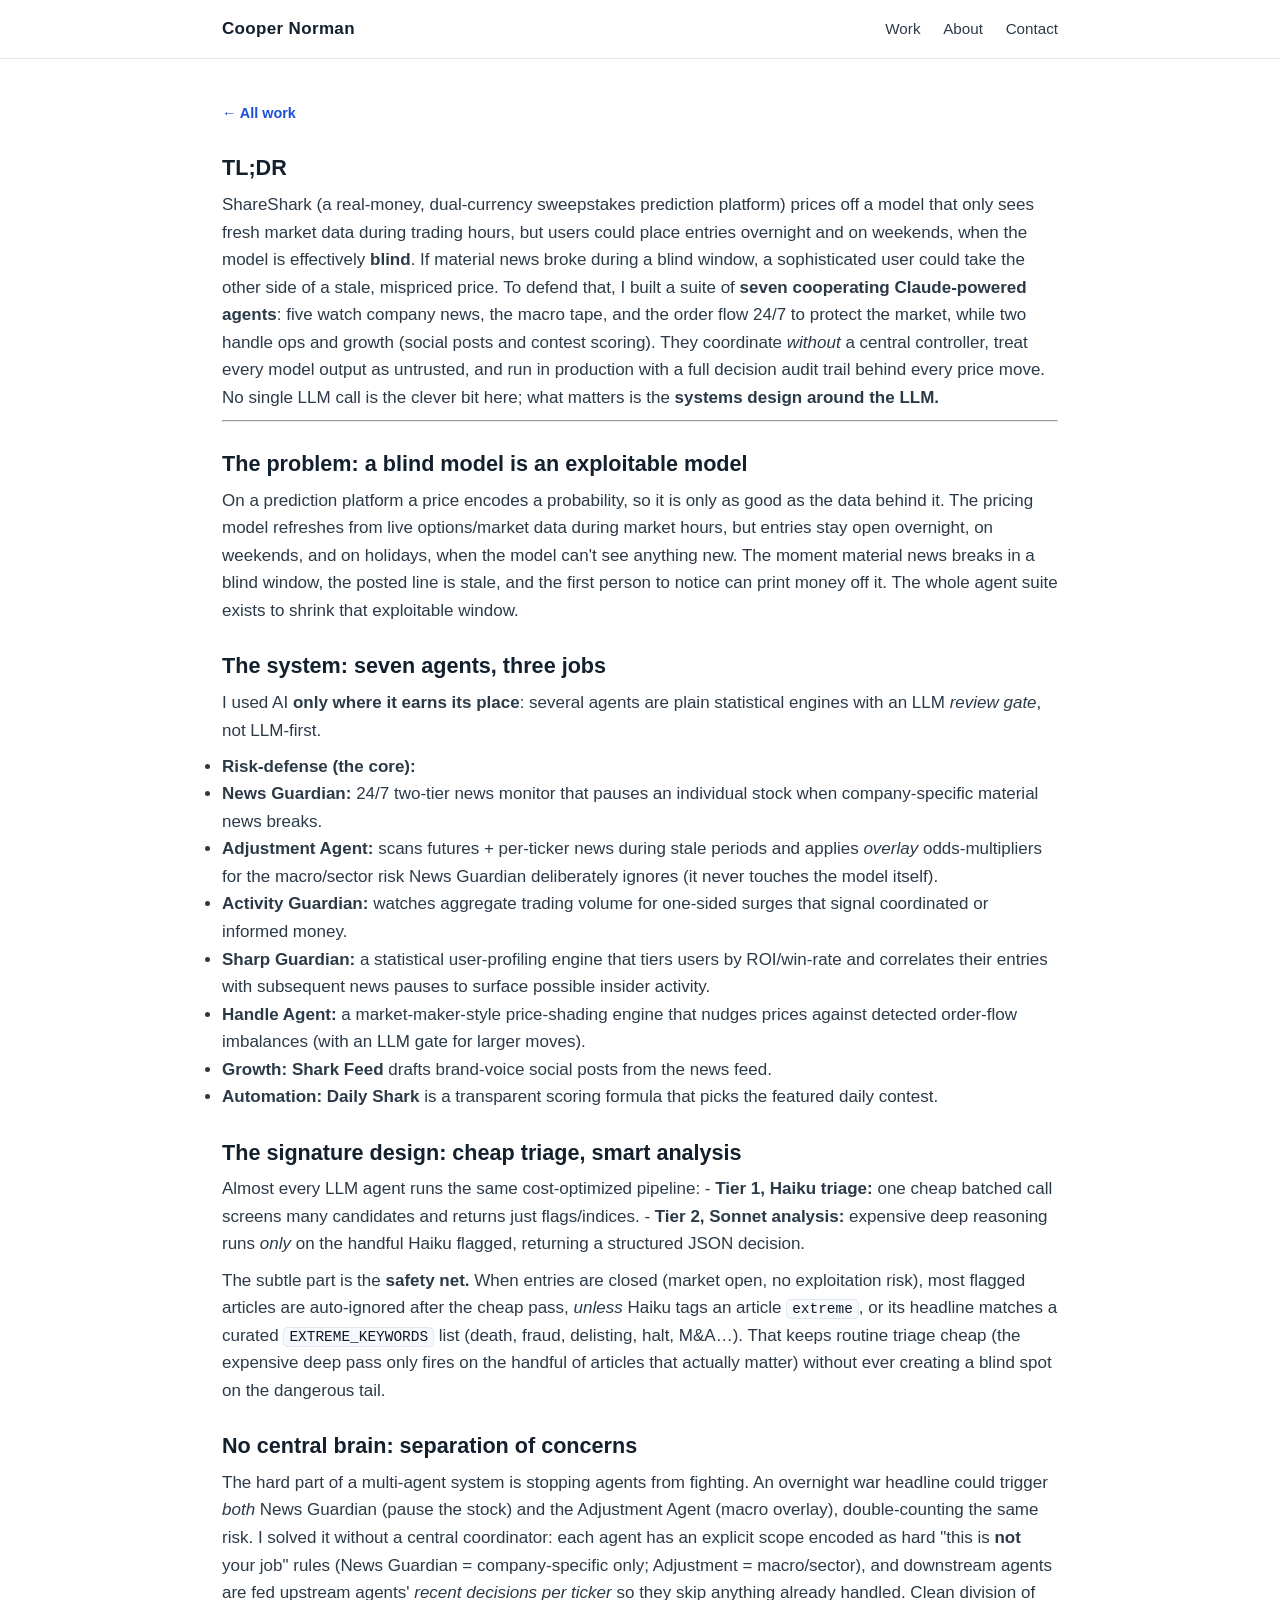
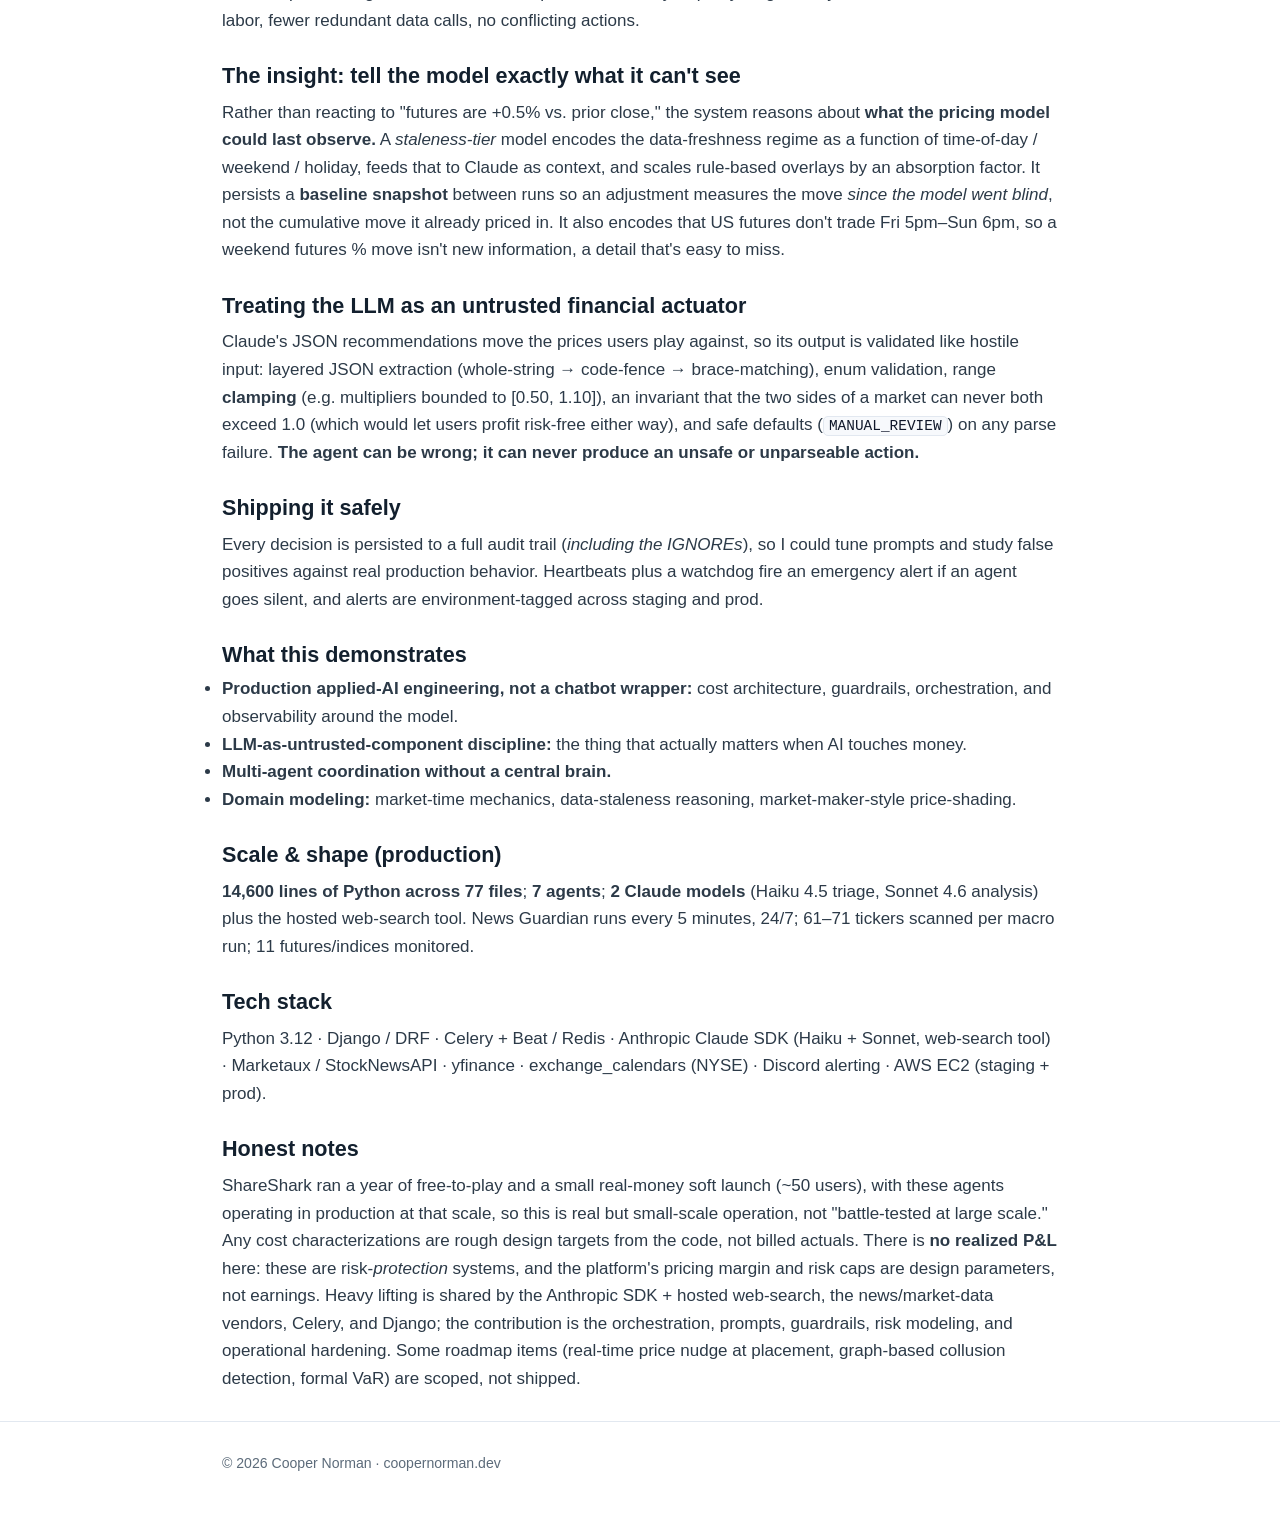
==== commit a373b8a5: "IA: drop Projects nav item, fold Selected projects into Work; sync .md titles + generator template" ====
--- a/case-studies/agents-suite.html
+++ b/case-studies/agents-suite.html
@@ -3,7 +3,7 @@
 <head>
 <meta charset="UTF-8">
 <meta name="viewport" content="width=device-width, initial-scale=1.0">
-<title>A seven-agent suite: five defend a market, two run ops, no central brain — Cooper Norman</title>
+<title>Seven Claude agents, no central orchestrator, guarding a live market — Cooper Norman</title>
 <meta name="description" content="TL;DR ShareShark (a real-money, dual-currency sweepstakes prediction platform) prices off a model that only sees fresh market data during trading hours, bu">
 <link rel="stylesheet" href="../assets/style.css">
 <link rel="icon" href="../assets/favicon.svg" type="image/svg+xml">
@@ -14,7 +14,6 @@
     <a class="brand" href="../index.html" style="color:var(--ink)">Cooper Norman</a>
     <span class="links">
       <a href="../index.html#work">Work</a>
-      <a href="../index.html#projects">Projects</a>
       <a href="../index.html#about">About</a>
       <a href="../index.html#contact">Contact</a>
     </span>
--- a/assets/style.css
+++ b/assets/style.css
@@ -31,7 +31,7 @@
 .hero{ padding:64px 0 50px; border-top:0; }
 .hero h1{ font-size:2.6rem; letter-spacing:-.01em; }
 .hero .lede{ font-size:1.2rem; color:var(--body); margin:.9rem 0 0; max-width:62ch; }
-.hero .sub{ color:var(--muted); margin-top:.6rem; max-width:62ch; }
+.hero .sub{ color:#475569; margin-top:.6rem; max-width:62ch; }
 .chips{ margin:18px 0 4px; display:flex; flex-wrap:wrap; gap:8px; }
 .chip{ font-size:.82rem; font-weight:600; color:var(--navy); background:var(--soft); border:1px solid var(--line); border-radius:999px; padding:5px 12px; }
 .cta{ margin-top:24px; display:flex; flex-wrap:wrap; gap:10px; }
@@ -56,7 +56,7 @@
 /* lane list */
 .lanes{ display:grid; grid-template-columns:1fr 1fr 1fr; gap:18px; margin-top:18px; }
 @media(max-width:720px){ .lanes{ grid-template-columns:1fr; } }
-.lane h3{ margin:0 0 .3rem; font-size:1.05rem; }
+.lane h3{ margin:0 0 .3rem; font-size:1.05rem; min-height:2.5em; }
 .lane p{ font-size:.93rem; color:var(--muted); margin:0; }
 
 .proj li{ margin:.5rem 0; list-style:none; }
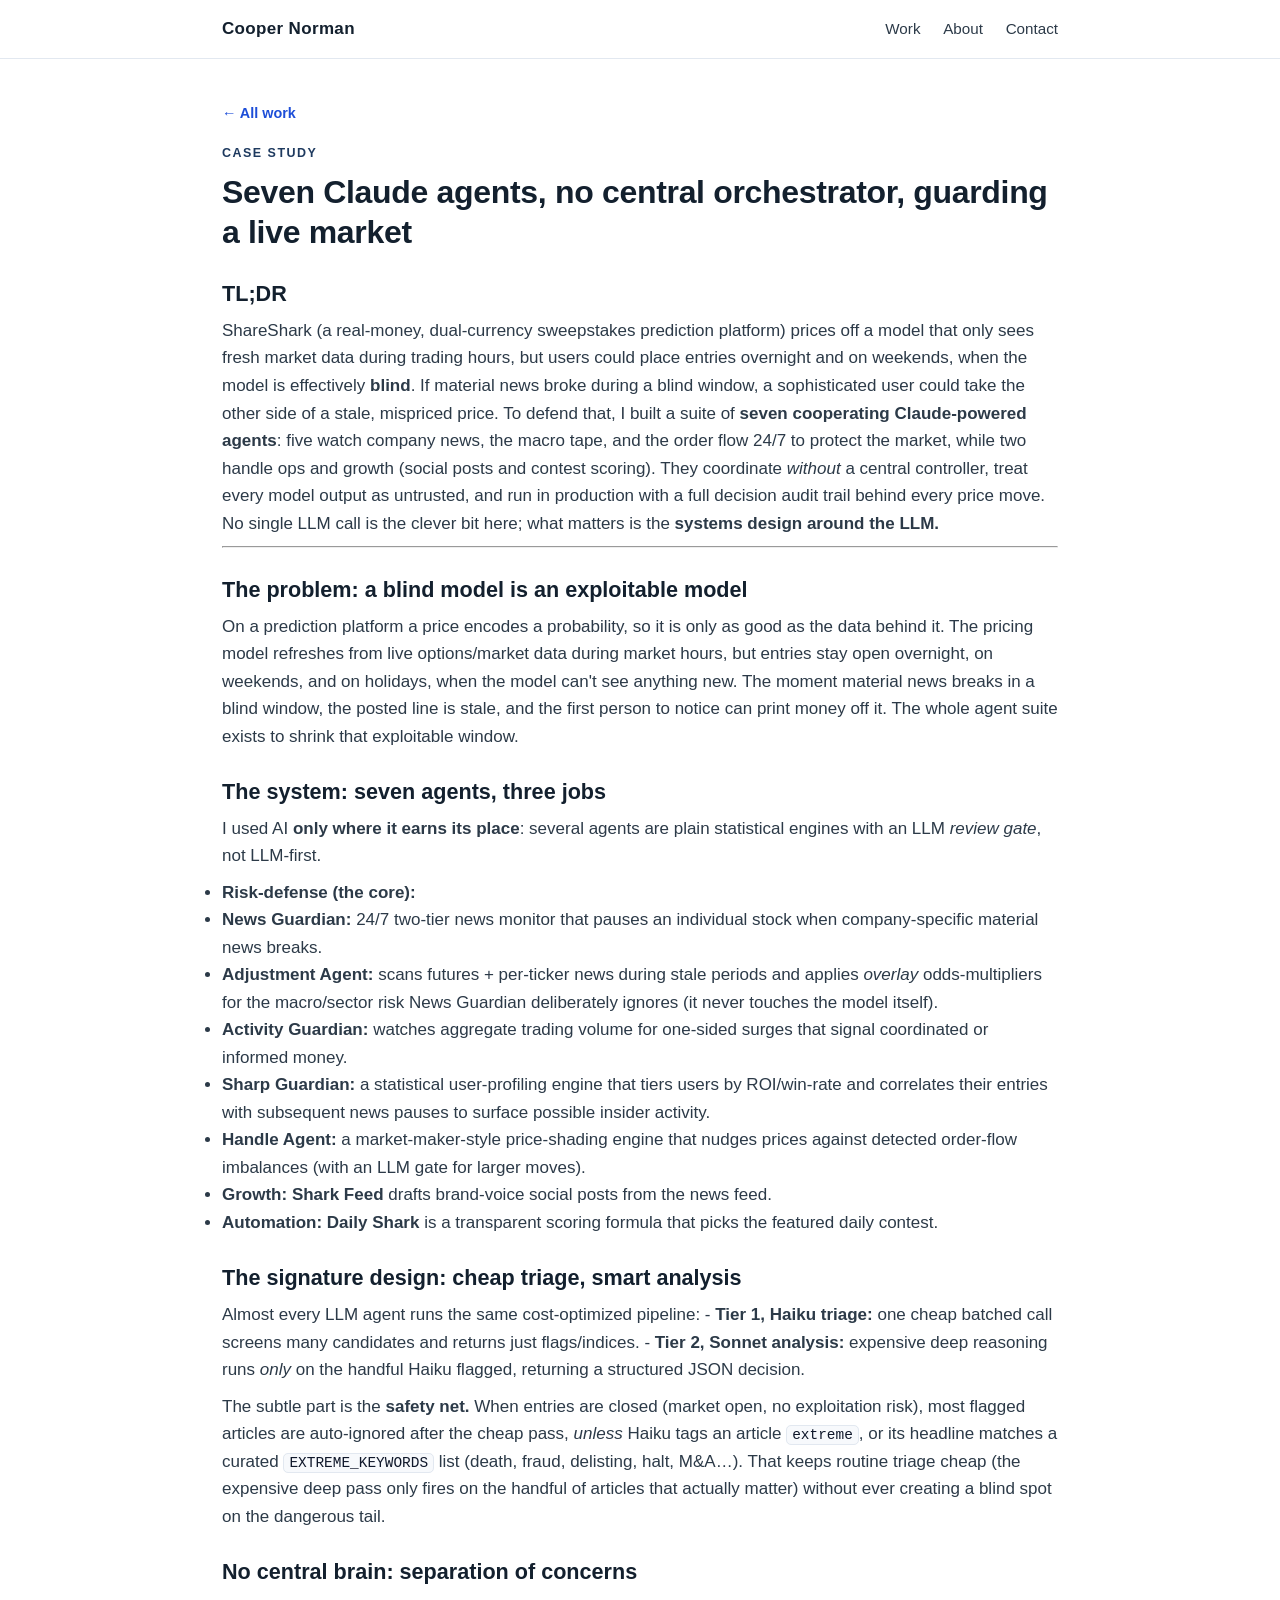
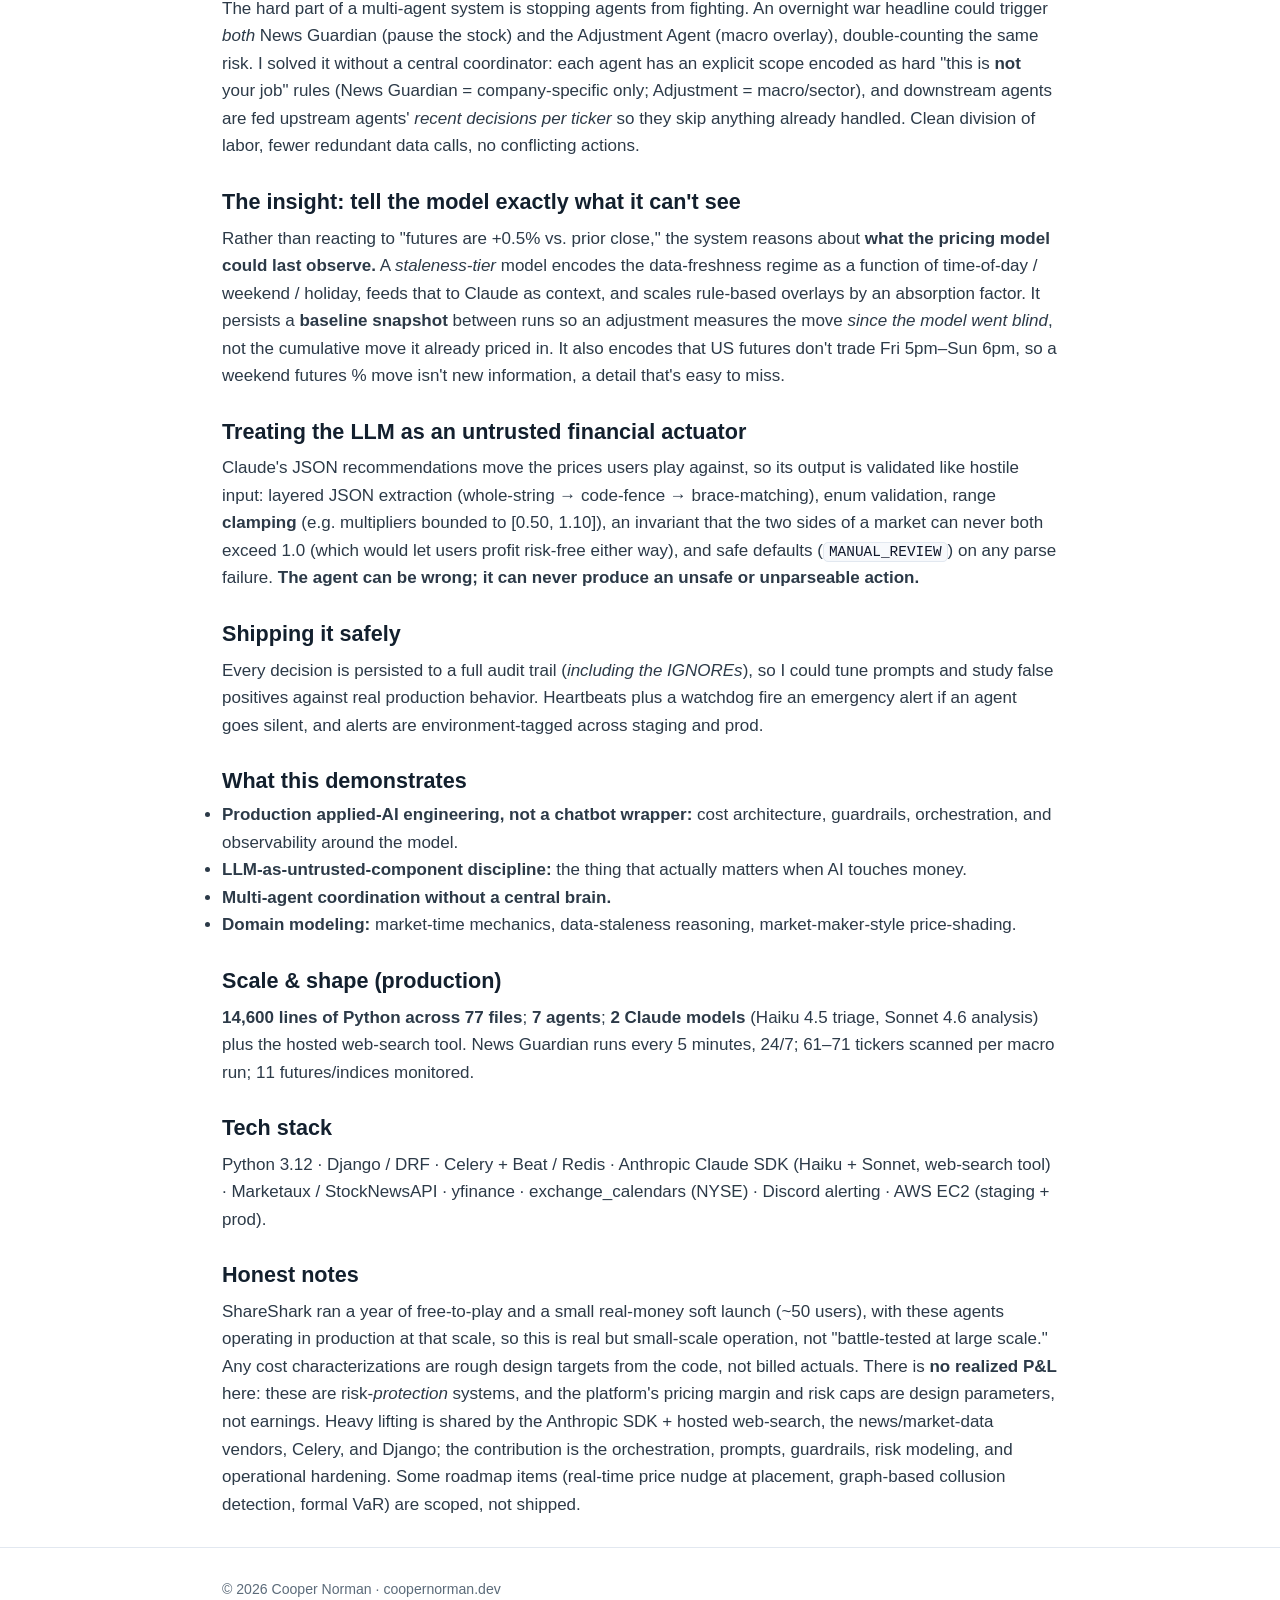
==== commit c96fd75c: "Portfolio: lead with data/ML positioning - new headline, visible case-study titles, OG previews, reo" ====
--- a/case-studies/agents-suite.html
+++ b/case-studies/agents-suite.html
@@ -5,6 +5,10 @@
 <meta name="viewport" content="width=device-width, initial-scale=1.0">
 <title>Seven Claude agents, no central orchestrator, guarding a live market — Cooper Norman</title>
 <meta name="description" content="TL;DR ShareShark (a real-money, dual-currency sweepstakes prediction platform) prices off a model that only sees fresh market data during trading hours, bu">
+<meta property="og:title" content="Seven Claude agents, no central orchestrator, guarding a live market — Cooper Norman">
+<meta property="og:description" content="TL;DR ShareShark (a real-money, dual-currency sweepstakes prediction platform) prices off a model that only sees fresh market data during trading hours, bu">
+<meta property="og:type" content="article">
+<meta property="og:url" content="https://coopernorman.dev/case-studies/agents-suite.html">
 <link rel="stylesheet" href="../assets/style.css">
 <link rel="icon" href="../assets/favicon.svg" type="image/svg+xml">
 </head>
@@ -22,6 +26,8 @@
 <article class="article">
   <div class="wrap">
     <a class="back" href="../index.html#work">← All work</a>
+    <p class="eyebrow" style="margin-top:1rem">Case study</p>
+    <h1>Seven Claude agents, no central orchestrator, guarding a live market</h1>
 <h2>TL;DR</h2>
 <p>ShareShark (a real-money, dual-currency sweepstakes prediction platform) prices off a model that only sees fresh market data during trading hours, but users could place entries overnight and on weekends, when the model is effectively <strong>blind</strong>. If material news broke during a blind window, a sophisticated user could take the other side of a stale, mispriced price. To defend that, I built a suite of <strong>seven cooperating Claude-powered agents</strong>: five watch company news, the macro tape, and the order flow 24/7 to protect the market, while two handle ops and growth (social posts and contest scoring). They coordinate <em>without</em> a central controller, treat every model output as untrusted, and run in production with a full decision audit trail behind every price move. No single LLM call is the clever bit here; what matters is the <strong>systems design around the LLM.</strong></p>
 <hr />
--- a/assets/style.css
+++ b/assets/style.css
@@ -29,7 +29,7 @@
 
 /* hero */
 .hero{ padding:64px 0 50px; border-top:0; }
-.hero h1{ font-size:2.6rem; letter-spacing:-.01em; }
+.hero h1{ font-size:2.6rem; letter-spacing:-.01em; text-wrap:balance; }
 .hero .lede{ font-size:1.2rem; color:var(--body); margin:.9rem 0 0; max-width:62ch; }
 .hero .sub{ color:#475569; margin-top:.6rem; max-width:62ch; }
 .chips{ margin:18px 0 4px; display:flex; flex-wrap:wrap; gap:8px; }
@@ -49,7 +49,7 @@
 .card{ border:1px solid var(--line); border-radius:12px; padding:20px 22px; background:#fff; transition:box-shadow .15s,border-color .15s; }
 .card:hover{ box-shadow:0 6px 22px rgba(20,40,70,.08); border-color:#cdd8e6; }
 .card h3{ margin:.1rem 0 .35rem; }
-.card .tag{ font-size:.78rem; font-weight:700; color:var(--emerald); text-transform:uppercase; letter-spacing:.06em; }
+.card .tag{ font-size:.78rem; font-weight:700; color:var(--muted); text-transform:uppercase; letter-spacing:.06em; }
 .card p{ color:var(--body); font-size:.96rem; }
 .card .more{ font-weight:600; font-size:.92rem; }
 
